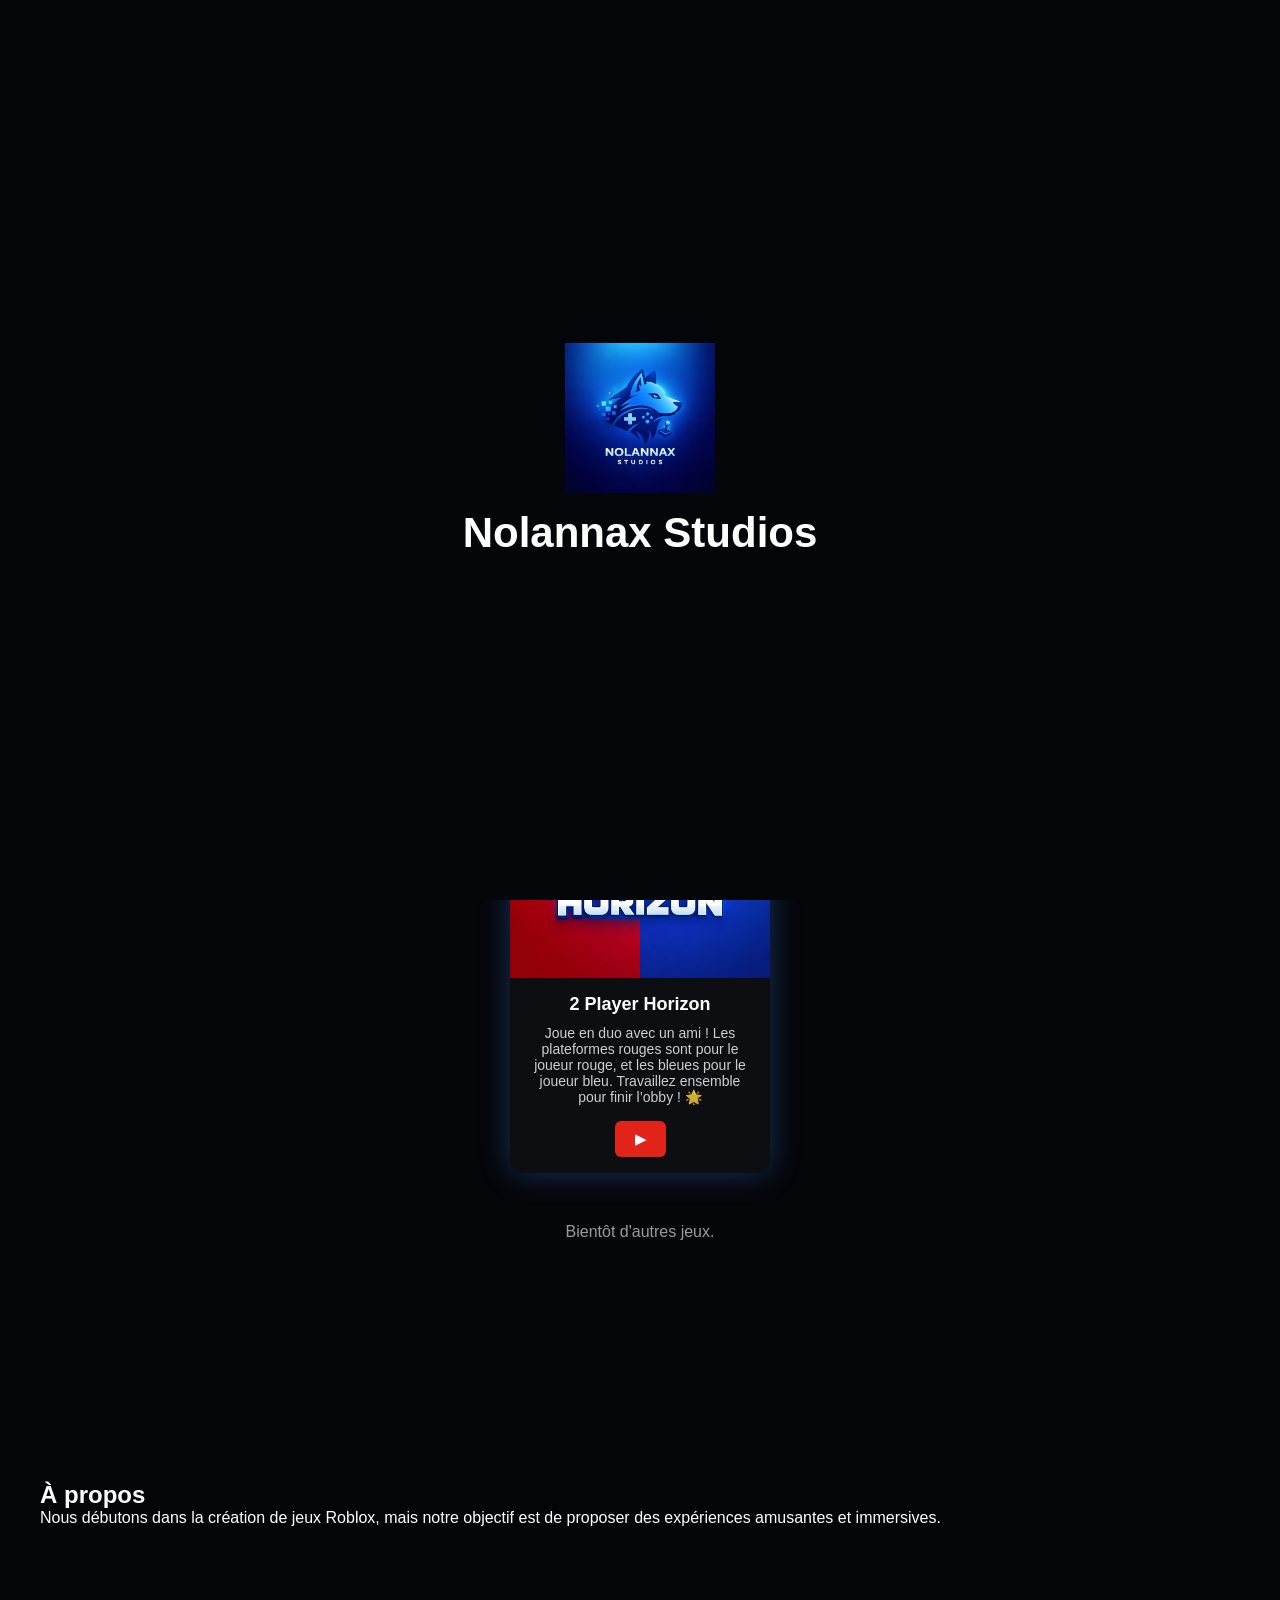
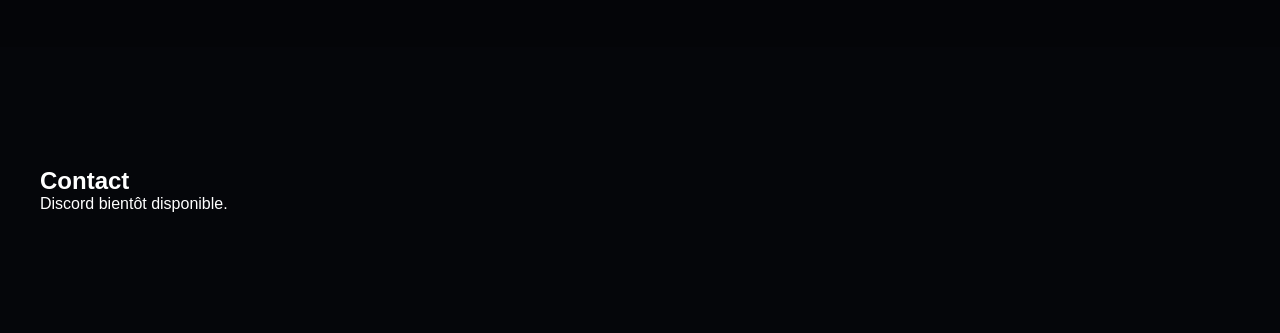
==== index.html @ 24e671a0 "Update index.html" ====
<!DOCTYPE html>
<html lang="fr">
<head>
  <meta charset="UTF-8">
  <meta name="viewport" content="width=device-width, initial-scale=1.0">
  <title>Nolannax Studios</title>
  <link rel="stylesheet" href="style.css">
  <style>
    /* ---------- Intro Animation ---------- */
    #intro {
      position: fixed;
      inset: 0;
      background: #05060a;
      display: flex;
      align-items: center;
      justify-content: center;
      flex-direction: column;
      z-index: 9999;
    }

    #intro img {
      width: 150px;
      opacity: 0;
      animation: logoFade 2s ease forwards;
    }

    #intro h1 {
      color: white;
      margin-top: 16px;
      opacity: 0;
      font-size: 42px;
      animation: textFade 2s ease 1s forwards;
    }

    @keyframes logoFade {
      0% { opacity: 0; transform: scale(0.6); }
      50% { opacity: 1; transform: scale(1.1); }
      100% { opacity: 1; transform: scale(1); }
    }

    @keyframes textFade {
      0% { opacity: 0; transform: translateY(20px); }
      100% { opacity: 1; transform: translateY(0); }
    }

    .intro--hide {
      animation: fadeOut 1s ease forwards;
    }

    @keyframes fadeOut {
      to { opacity: 0; visibility: hidden; }
    }

    /* ---------- Game Cards ---------- */
    .game-card {
      background: rgba(255,255,255,0.03);
      border-radius: 14px;
      overflow: hidden;
      box-shadow: 0 0 30px rgba(59,130,246,0.35);
      transition: transform 0.3s, box-shadow 0.3s;
      position: relative;
      cursor: pointer;
      display: flex;
      flex-direction: column;
      align-items: center;
      max-width: 260px;
    }

    .game-card:hover {
      transform: translateY(-8px);
      box-shadow: 0 0 40px rgba(59,130,246,0.5);
    }

    .game-card img {
      width: 100%;
      height: auto; /* image entière visible */
      display: block;
    }

    .game-card-content {
      padding: 16px;
      text-align: center;
    }

    .game-card h3 {
      margin-bottom: 10px;
      font-size: 18px;
    }

    .game-card p {
      opacity: 0.8;
      margin-bottom: 16px;
      font-size: 14px;
    }

    .badge-new {
      position: absolute;
      top: 10px;
      left: 10px;
      background: #3b82f6;
      color: white;
      font-weight: bold;
      font-size: 12px;
      padding: 4px 8px;
      border-radius: 6px;
      text-transform: uppercase;
      z-index: 10;
    }

    /* ---------- Bouton Roblox ---------- */
    .btn-roblox {
      display: inline-block;
      background: #e2231a;
      color: white;
      font-weight: bold;
      font-family: "Arial", sans-serif;
      font-size: 14px;
      padding: 10px 20px;
      border-radius: 6px;
      text-decoration: none;
      transition: background 0.3s, transform 0.2s;
    }

    .btn-roblox:hover {
      background: #b71c1c;
      transform: translateY(-2px);
    }
  </style>
</head>
<body>

<!-- ---------- Intro Animation ---------- -->
<div id="intro">
  <img src="logo.png" alt="Logo Nolannax Studios">
  <h1>Nolannax Studios</h1>
</div>

<script>
  setTimeout(() => {
    document.getElementById("intro").classList.add("intro--hide");
  }, 3000);
</script>

<!-- ---------- NAVBAR ---------- -->
<nav class="navbar">
  <div class="nav-left">
    <img src="logo.png" class="nav-logo">
    <span>Nolannax Studios</span>
  </div>
  <ul class="nav-links">
    <li><a href="#home">Accueil</a></li>
    <li><a href="#games">Nos jeux</a></li>
    <li><a href="#about">À propos</a></li>
    <li><a href="#contact">Contact</a></li>
  </ul>
</nav>

<!-- ---------- HERO ---------- -->
<section id="home" class="hero">
  <div class="hero-bg"></div>
  <div class="hero-glow"></div>
  <div class="hero-overlay"></div>

  <div class="hero-content">
    <img src="logo.png" class="hero-logo">
    <h1>Nolannax Studios</h1>
    <p class="subtitle">Studio de création de jeux Roblox</p>

    <div class="hero-buttons">
      <a class="btn primary" href="#games">Découvrir nos jeux</a>
    </div>
  </div>
</section>

<!-- ---------- NOS JEUX ---------- -->
<section id="games" class="content">
  <h2>Nos jeux</h2>

  <div style="
    margin-top:50px;
    display:grid;
    grid-template-columns: repeat(auto-fit, minmax(240px, 1fr));
    gap:30px;
    justify-items:center;
  ">

    <!-- JEU 1 -->
    <div class="game-card">

      <div class="badge-new">NEW</div>
      <img src="game1.png" alt="2 Player Horizon">

      <div class="game-card-content">
        <h3>2 Player Horizon</h3>
        <p>Joue en duo avec un ami !
Les plateformes rouges sont pour le joueur rouge, et les bleues pour le joueur bleu.
Travaillez ensemble pour finir l’obby ! 🌟</p>
        <a href=""
           target="_blank"
           class="btn-roblox">
             ▶    
        </a>
      </div>
    </div>

  </div>

  <p style="margin-top:50px; opacity:0.6; text-align:center;">
    Bientôt d'autres jeux.
  </p>
</section>

<!-- ---------- À PROPOS ---------- -->
<section id="about" class="content dark">
  <h2>À propos</h2>
  <p>
    Nous débutons dans la création de jeux Roblox, mais notre objectif est de proposer
    des expériences amusantes et immersives.
  </p>
</section>

<!-- ---------- CONTACT ---------- -->
<section id="contact" class="content">
  <h2>Contact</h2>
  <p>Discord bientôt disponible.</p>
</section>

</body>
</html>
---- style.css ----
* {
  margin: 0;
  padding: 0;
  box-sizing: border-box;
  font-family: Arial, sans-serif;
}

body {
  background: #05060a;
  color: white;
}

/* NAVBAR FIXE */
.navbar {
  position: fixed;
  top: 0;
  width: 100%;
  height: 60px;
  background: rgba(0,0,0,0.85);
  display: flex;
  justify-content: space-between;
  align-items: center;
  padding: 0 30px;
  z-index: 999;
}

.nav-left {
  display: flex;
  align-items: center;
  gap: 10px;
}

.nav-logo {
  width: 28px;
}

.nav-links {
  display: flex;
  list-style: none;
  gap: 25px;
}

.nav-links a {
  text-decoration: none;
  color: white;
  font-weight: bold;
  transition: 0.3s;
}

.nav-links a:hover {
  color: #3b82f6;
}

/* HERO */
.hero {
  position: relative;
  height: 520px;
  overflow: hidden;
  display: flex;
  justify-content: center;
  align-items: center;
  text-align: center;
  scroll-margin-top: 70px; /* décale le scroll pour navbar */
}

/* IMAGE DE FOND */
.hero-bg {
  position: absolute;
  inset: 0;
  background: url("hero-bg.png") center/cover no-repeat;
  filter: brightness(0.65);
  z-index: 1;
}

/* BRILLANCE ANIMÉE */
.hero-glow {
  position: absolute;
  inset: -30%;
  background: radial-gradient(circle, rgba(100,170,255,0.18), rgba(0,0,0,0));
  animation: glowMove 18s ease-in-out infinite;
  z-index: 2;
}

/* OVERLAY */
.hero-overlay {
  position: absolute;
  inset: 0;
  background: linear-gradient(to bottom, rgba(0,0,0,0.6), rgba(0,0,0,0.9));
  z-index: 3;
}

/* CONTENU HERO */
.hero-content {
  position: relative;
  z-index: 4;
  height: 100%;
  display: flex;
  flex-direction: column;
  justify-content: center;
  align-items: center;
  text-align: center;
}

.hero-logo {
  width: 90px;
  margin-bottom: 15px;
  animation: logoFloat 4s ease-in-out infinite;
}

.hero h1 {
  font-size: 48px;
  margin-bottom: 10px;
}

.subtitle {
  opacity: 0.85;
  margin-bottom: 30px;
}

/* BOUTON */
.hero-buttons {
  display: flex;
}

.btn {
  padding: 14px 28px;
  border-radius: 8px;
  font-weight: bold;
  cursor: pointer;
  text-decoration: none;
}

.primary {
  background: #3b82f6;
  color: white;
}

/* SECTIONS */
.content {
  padding: 120px 40px;
}

/* SECTION DARK */
.dark {
  background: rgba(0,0,0,0.2);
}

/* ANIMATIONS */
@keyframes glowMove {
  0% { transform: translate(-20%, -20%); opacity: 0.4; }
  50% { transform: translate(20%, 10%); opacity: 0.7; }
  100% { transform: translate(-20%, -20%); opacity: 0.4; }
}

@keyframes logoFloat {
  0% { transform: translateY(0); }
  50% { transform: translateY(-12px); }
  100% { transform: translateY(0); }
}

/* MOBILE */
@media (max-width: 768px) {
  .hero {
    height: 560px;
  }

  .hero h1 {
    font-size: 34px;
  }

  .hero-buttons {
    flex-direction: column;
  }

  .nav-links {
    gap: 15px;
  }
}
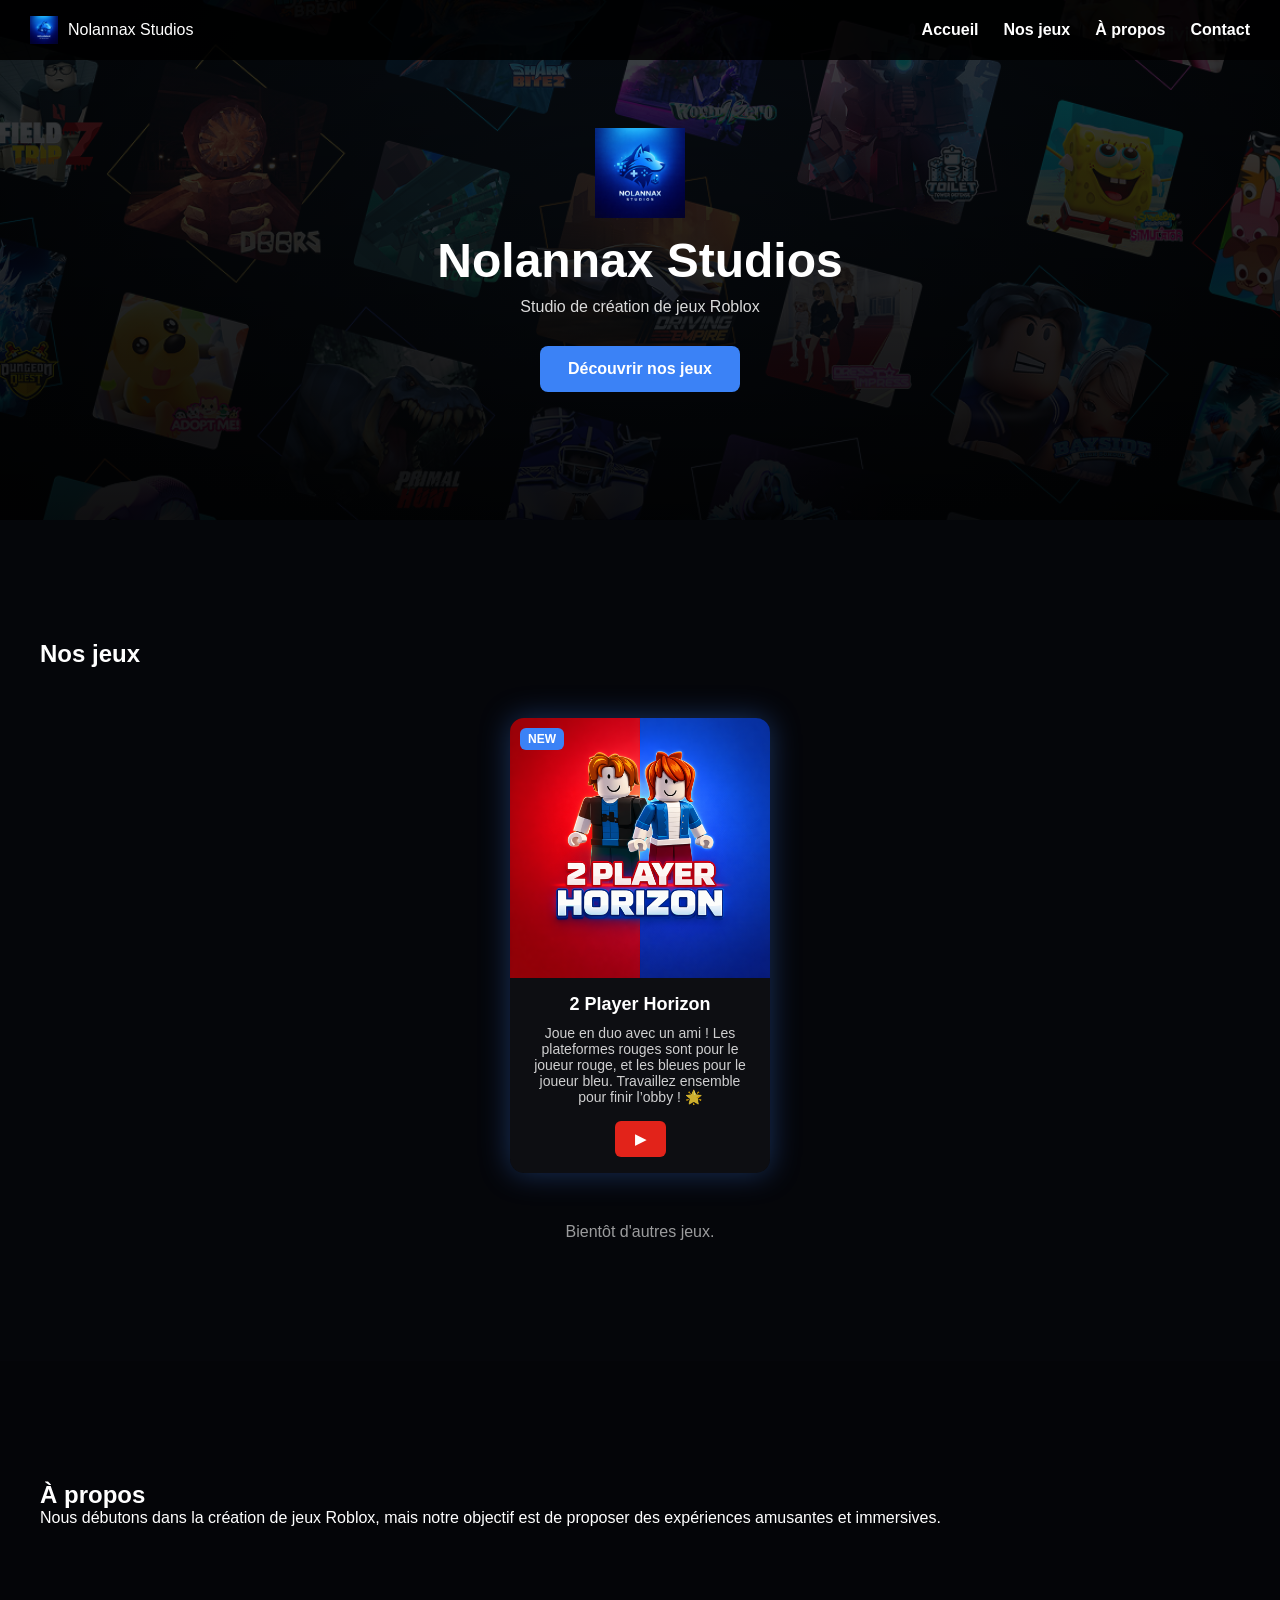
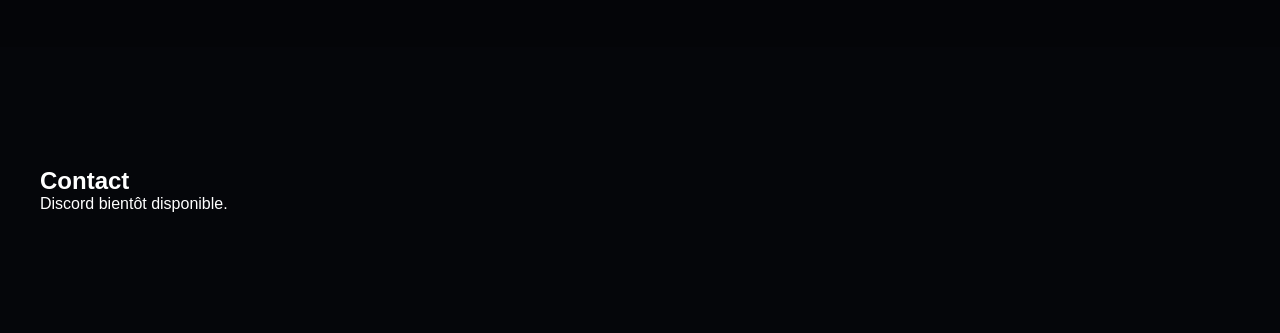
==== commit 38cec22c: "Remove intro animation from index.html Removed the intro animation section from the HTML." ====
--- a/index.html
+++ b/index.html
@@ -6,18 +6,7 @@
   <title>Nolannax Studios</title>
   <link rel="stylesheet" href="style.css">
   <style>
-    /* ---------- Intro Animation ---------- */
-    #intro {
-      position: fixed;
-      inset: 0;
-      background: #05060a;
-      display: flex;
-      align-items: center;
-      justify-content: center;
-      flex-direction: column;
-      z-index: 9999;
-    }
-
+    
     #intro img {
       width: 150px;
       opacity: 0;
@@ -129,18 +118,6 @@
 </head>
 <body>
 
-<!-- ---------- Intro Animation ---------- -->
-<div id="intro">
-  <img src="logo.png" alt="Logo Nolannax Studios">
-  <h1>Nolannax Studios</h1>
-</div>
-
-<script>
-  setTimeout(() => {
-    document.getElementById("intro").classList.add("intro--hide");
-  }, 3000);
-</script>
-
 <!-- ---------- NAVBAR ---------- -->
 <nav class="navbar">
   <div class="nav-left">
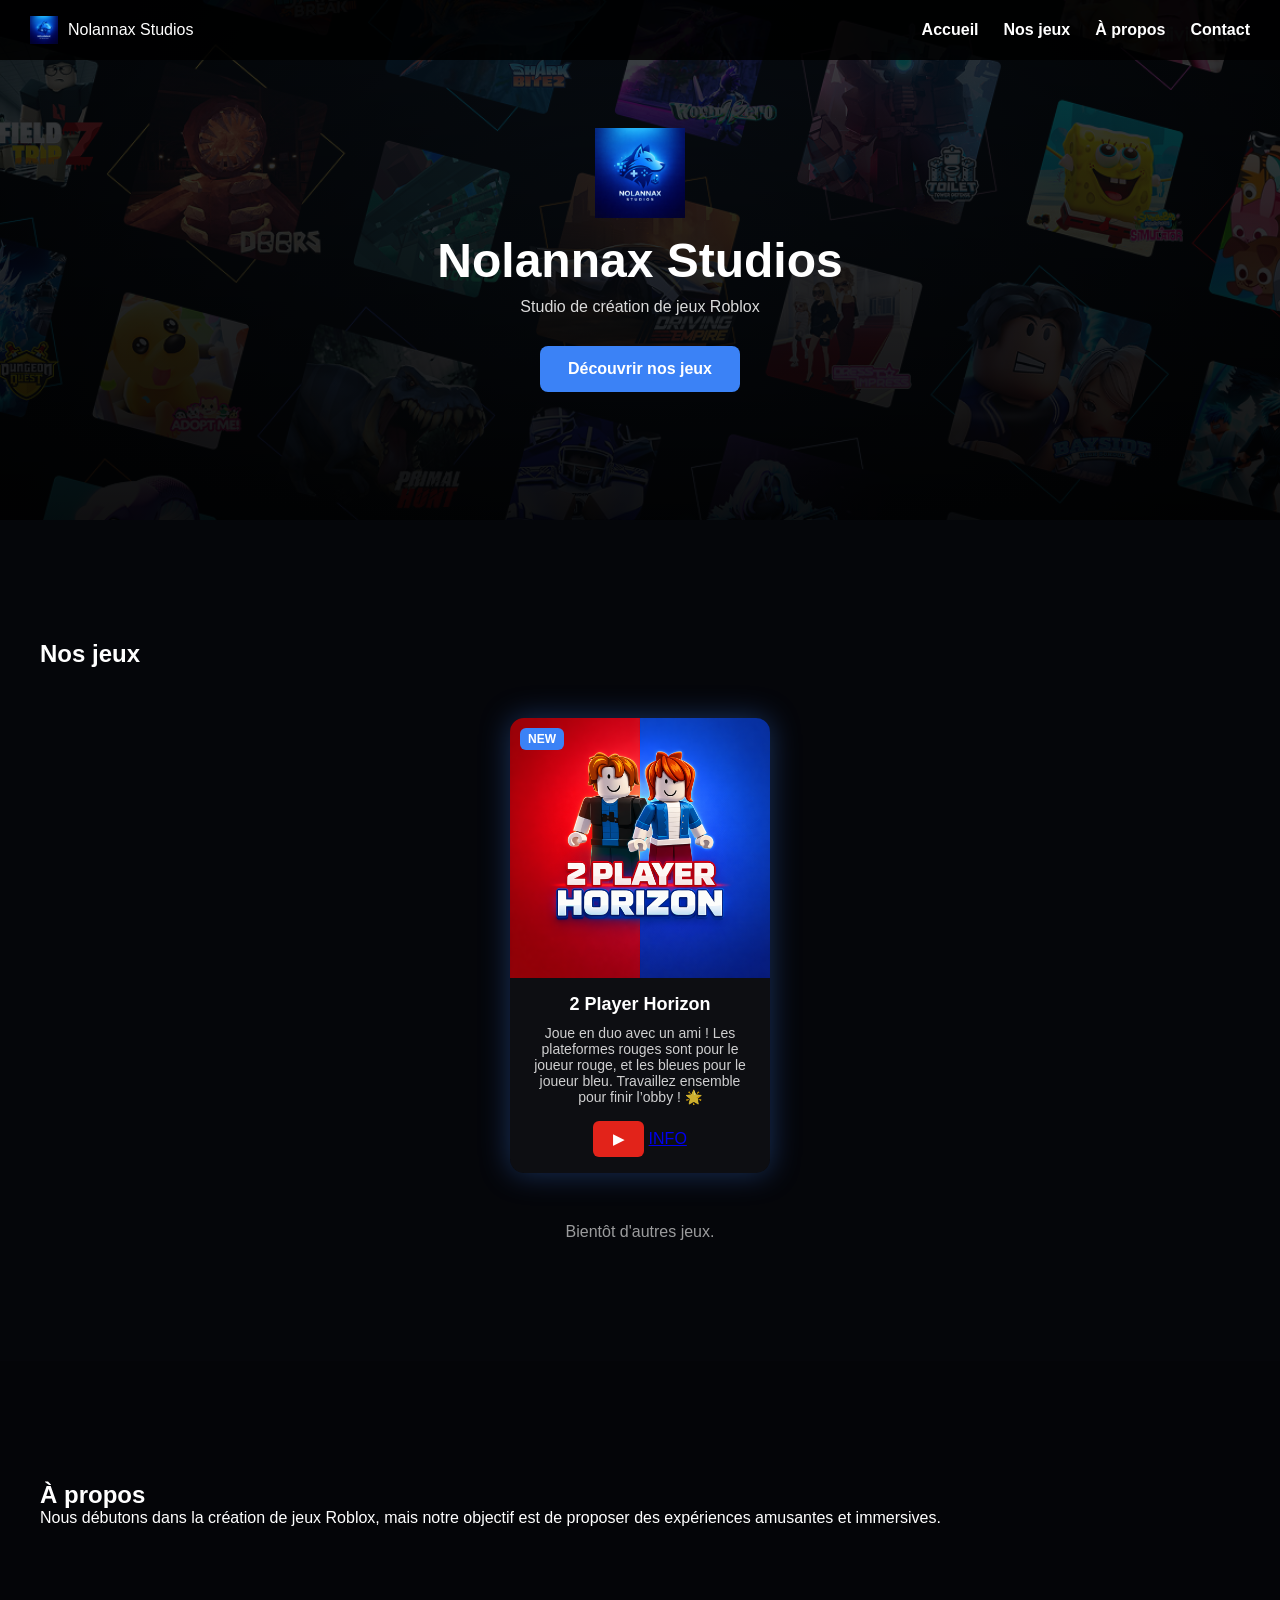
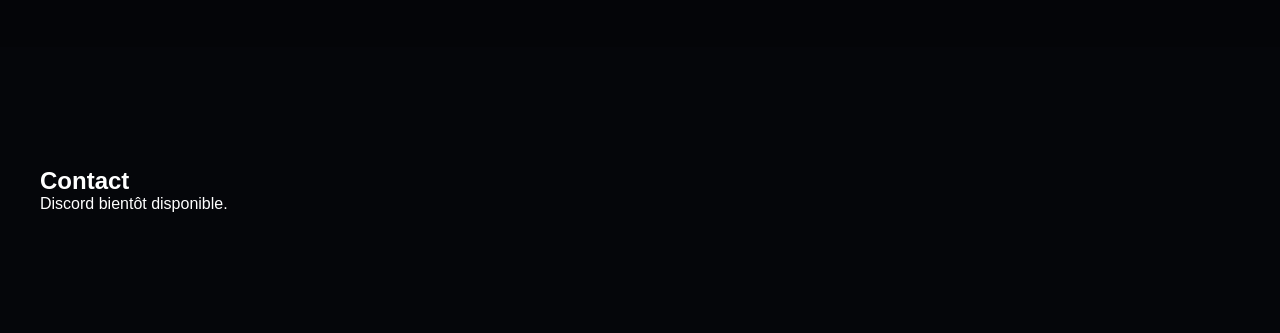
==== commit da0b80ff: "Update index.html" ====
--- a/index.html
+++ b/index.html
@@ -161,24 +161,34 @@
     justify-items:center;
   ">
 
-    <!-- JEU 1 -->
-    <div class="game-card">
-
-      <div class="badge-new">NEW</div>
-      <img src="game1.png" alt="2 Player Horizon">
-
-      <div class="game-card-content">
-        <h3>2 Player Horizon</h3>
-        <p>Joue en duo avec un ami !
+<!-- JEU 1 -->
+<div class="game-card">
+
+  <div class="badge-new">NEW</div>
+  <img src="game1.png" alt="2 Player Horizon">
+
+  <div class="game-card-content">
+    <h3>2 Player Horizon</h3>
+    <p>Joue en duo avec un ami !
 Les plateformes rouges sont pour le joueur rouge, et les bleues pour le joueur bleu.
 Travaillez ensemble pour finir l’obby ! 🌟</p>
-        <a href=""
-           target="_blank"
-           class="btn-roblox">
-             ▶    
-        </a>
-      </div>
-    </div>
+
+    <!-- Bouton Jouer -->
+    <a href="https://www.roblox.com/games/ID_DU_JEU"
+       target="_blank"
+       class="btn-roblox">
+         ▶    
+    </a>
+
+    <!-- Bouton Info -->
+    <a href="https://2playerhorizon.com"
+       target="_blank"
+       class="btn-info">
+         INFO
+    </a>
+
+  </div>
+</div>
 
   </div>
 
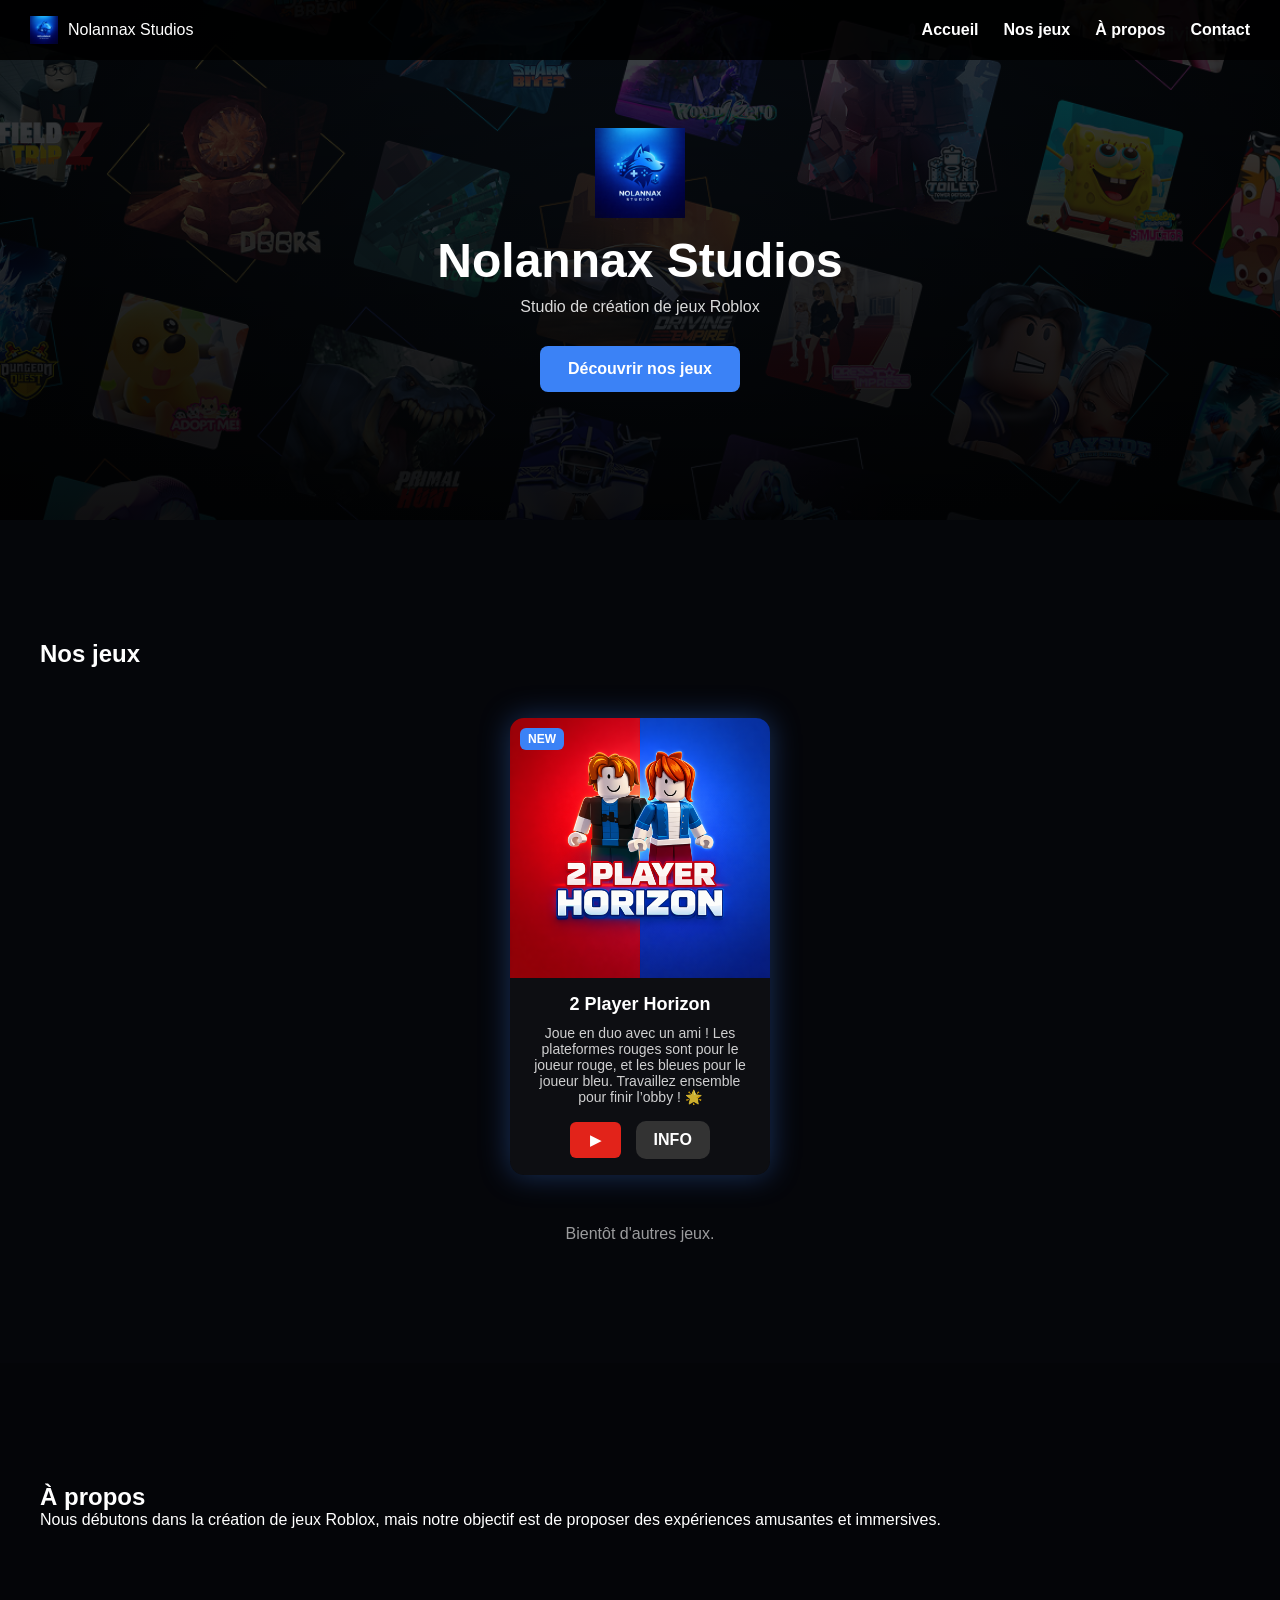
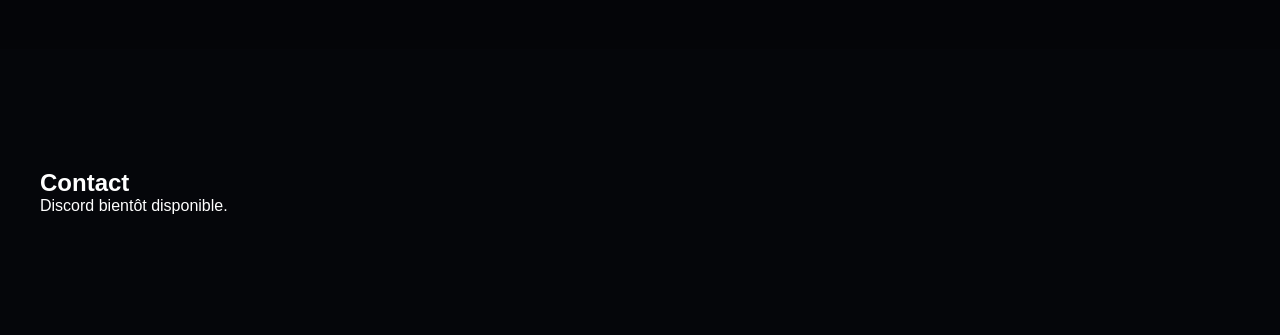
==== commit a28a72b6: "Update index.html" ====
--- a/index.html
+++ b/index.html
@@ -114,6 +114,24 @@
       background: #b71c1c;
       transform: translateY(-2px);
     }
+
+    .btn-info {
+  display: inline-block;
+  padding: 10px 18px;
+  margin-left: 10px;
+  border-radius: 10px;
+  background: #333;
+  color: #fff;
+  font-weight: bold;
+  text-decoration: none;
+  transition: transform 0.2s;
+}
+
+.btn-info:hover {
+  transform: scale(1.05);
+  background: #444;
+}
+
   </style>
 </head>
 <body>
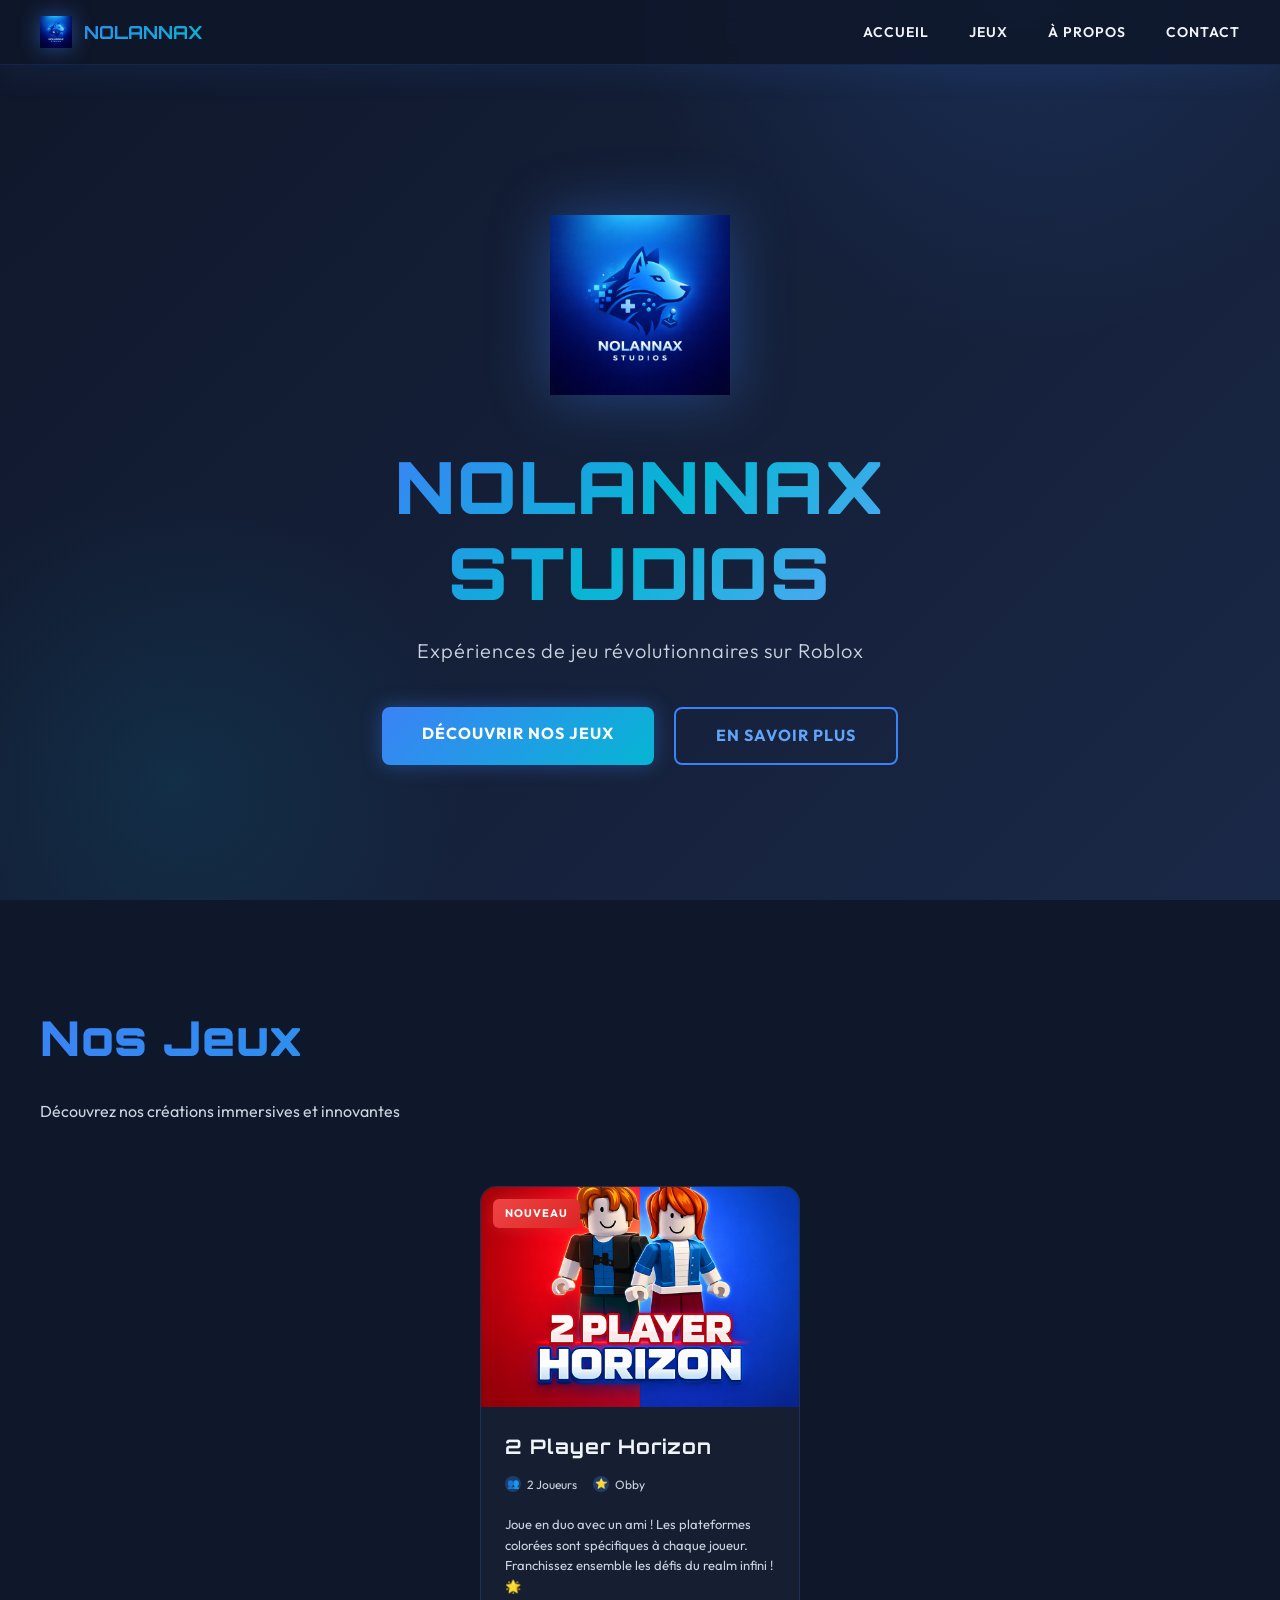
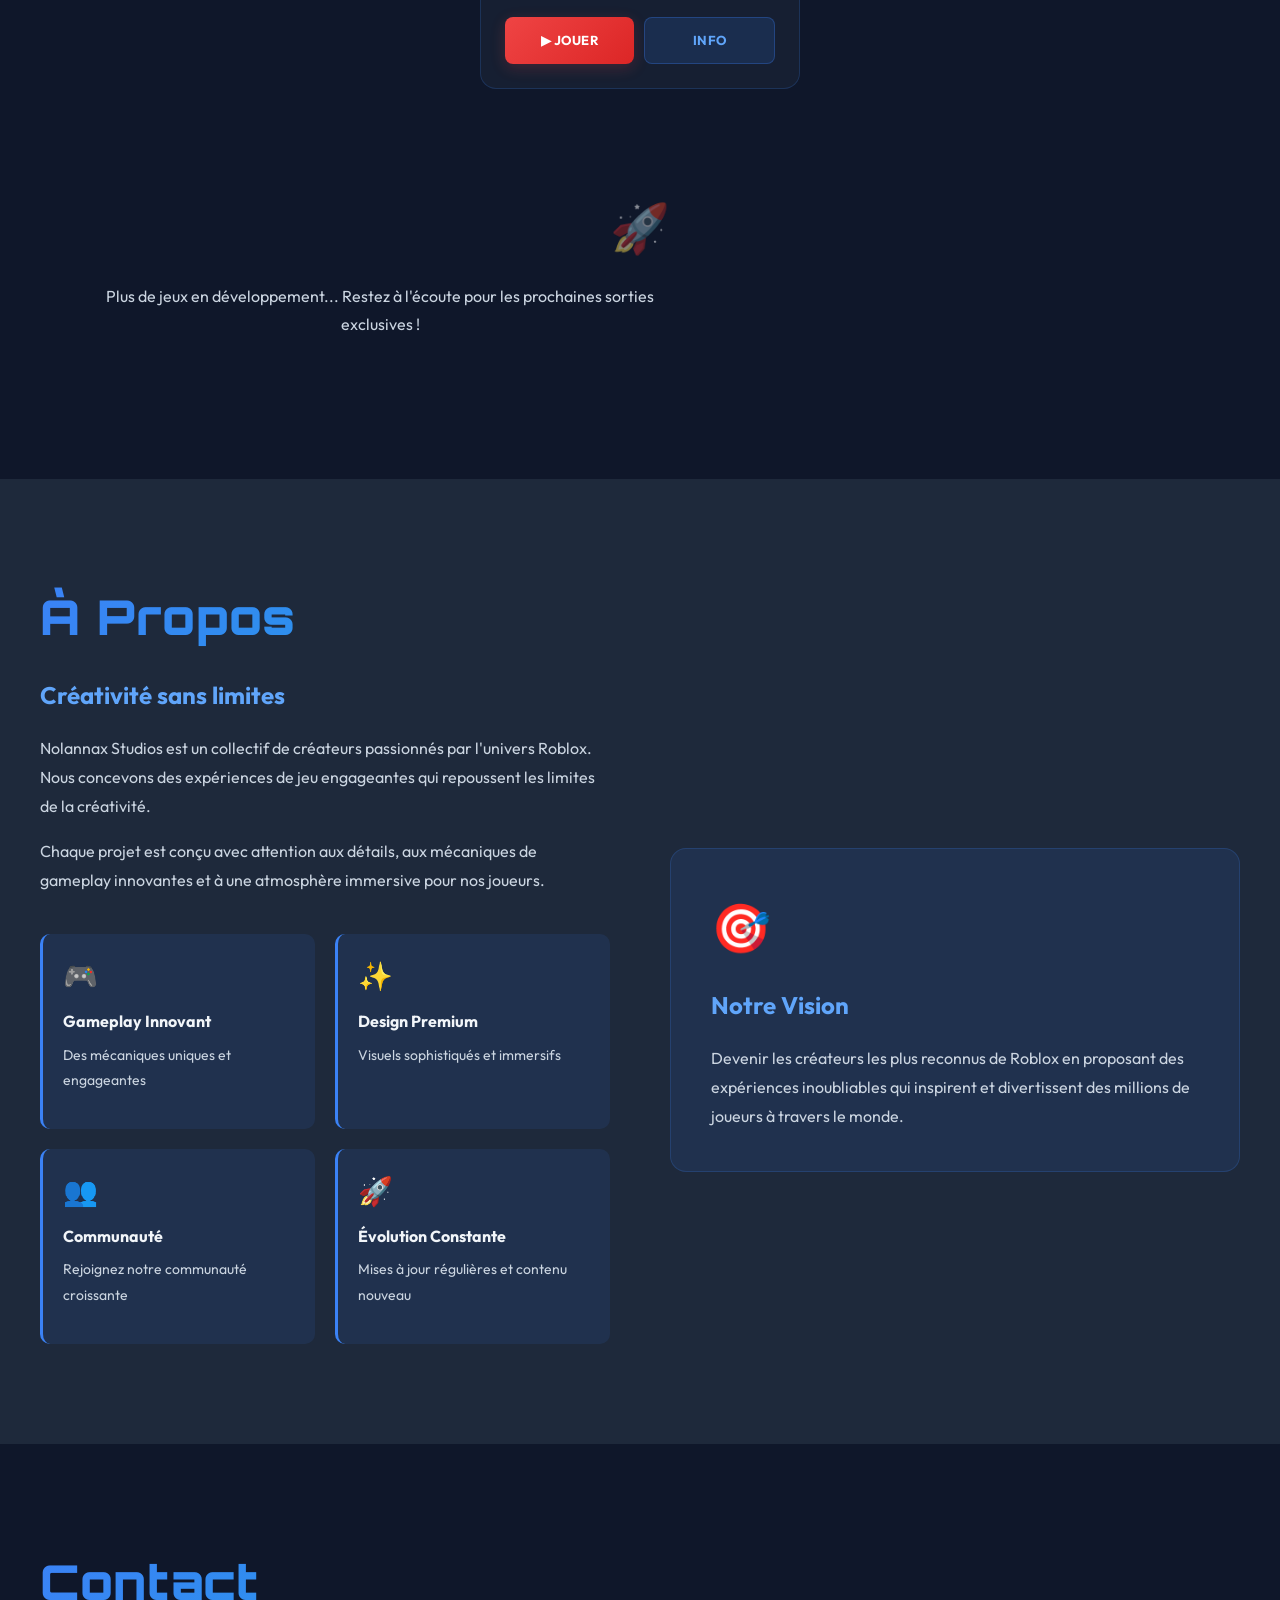
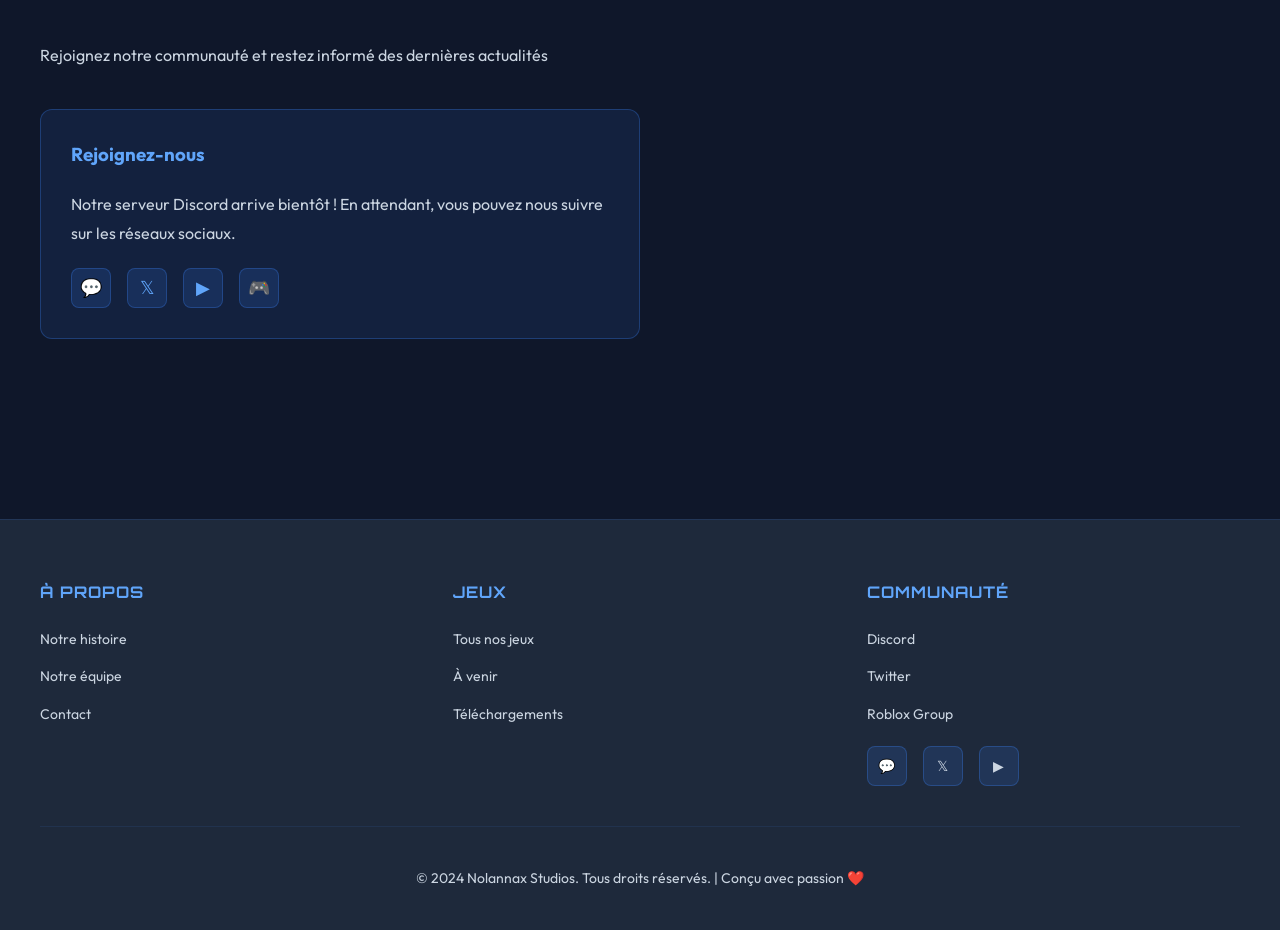
==== commit 3774fb0a: "Update index.html" ====
--- a/index.html
+++ b/index.html
@@ -3,134 +3,673 @@
 <head>
   <meta charset="UTF-8">
   <meta name="viewport" content="width=device-width, initial-scale=1.0">
-  <title>Nolannax Studios</title>
-  <link rel="stylesheet" href="style.css">
+  <title>Nolannax Studios - AAA Gaming Experience</title>
+  <link href="https://fonts.googleapis.com/css2?family=Orbitron:wght@400;700;900&family=Outfit:wght@300;400;600;700&display=swap" rel="stylesheet">
   <style>
-    
-    #intro img {
-      width: 150px;
+    * {
+      margin: 0;
+      padding: 0;
+      box-sizing: border-box;
+    }
+
+    :root {
+      --primary: #0f172a;
+      --secondary: #1e293b;
+      --accent: #3b82f6;
+      --accent-light: #60a5fa;
+      --accent-dark: #1e40af;
+      --neon: #06b6d4;
+      --red: #ef4444;
+      --gold: #fbbf24;
+      --text: #f1f5f9;
+      --text-muted: #cbd5e1;
+    }
+
+    body {
+      font-family: 'Outfit', sans-serif;
+      background: var(--primary);
+      color: var(--text);
+      line-height: 1.6;
+      overflow-x: hidden;
+    }
+
+    /* ---------- NAVBAR ---------- */
+    .navbar {
+      position: fixed;
+      top: 0;
+      width: 100%;
+      padding: 16px 40px;
+      display: flex;
+      justify-content: space-between;
+      align-items: center;
+      backdrop-filter: blur(10px);
+      background: rgba(15, 23, 42, 0.85);
+      border-bottom: 1px solid rgba(59, 130, 246, 0.15);
+      z-index: 1000;
+      box-shadow: 0 8px 32px rgba(59, 130, 246, 0.1);
+    }
+
+    .nav-left {
+      display: flex;
+      align-items: center;
+      gap: 12px;
+      font-family: 'Orbitron', monospace;
+      font-size: 18px;
+      font-weight: 700;
+      background: linear-gradient(135deg, var(--accent) 0%, var(--neon) 100%);
+      -webkit-background-clip: text;
+      -webkit-text-fill-color: transparent;
+      background-clip: text;
+    }
+
+    .nav-logo {
+      width: 32px;
+      height: 32px;
+      filter: drop-shadow(0 0 10px rgba(59, 130, 246, 0.5));
+    }
+
+    .nav-links {
+      display: flex;
+      list-style: none;
+      gap: 40px;
+    }
+
+    .nav-links a {
+      color: var(--text);
+      text-decoration: none;
+      font-weight: 600;
+      font-size: 14px;
+      position: relative;
+      transition: color 0.3s;
+      text-transform: uppercase;
+      letter-spacing: 1px;
+    }
+
+    .nav-links a::after {
+      content: '';
+      position: absolute;
+      bottom: -6px;
+      left: 0;
+      width: 0;
+      height: 2px;
+      background: linear-gradient(90deg, var(--accent), var(--neon));
+      transition: width 0.3s ease;
+    }
+
+    .nav-links a:hover {
+      color: var(--accent-light);
+    }
+
+    .nav-links a:hover::after {
+      width: 100%;
+    }
+
+    @media (max-width: 768px) {
+      .nav-links {
+        gap: 20px;
+      }
+      .navbar {
+        padding: 12px 20px;
+      }
+    }
+
+    /* ---------- HERO SECTION ---------- */
+    .hero {
+      position: relative;
+      min-height: 100vh;
+      display: flex;
+      align-items: center;
+      justify-content: center;
+      overflow: hidden;
+      padding-top: 80px;
+      background: linear-gradient(135deg, var(--primary) 0%, #1a2847 100%);
+    }
+
+    .hero::before {
+      content: '';
+      position: absolute;
+      top: -50%;
+      right: -10%;
+      width: 800px;
+      height: 800px;
+      background: radial-gradient(circle, rgba(59, 130, 246, 0.15) 0%, transparent 70%);
+      border-radius: 50%;
+      animation: float 8s ease-in-out infinite;
+    }
+
+    .hero::after {
+      content: '';
+      position: absolute;
+      bottom: -20%;
+      left: -10%;
+      width: 600px;
+      height: 600px;
+      background: radial-gradient(circle, rgba(6, 182, 212, 0.1) 0%, transparent 70%);
+      border-radius: 50%;
+      animation: float 10s ease-in-out infinite reverse;
+    }
+
+    @keyframes float {
+      0%, 100% { transform: translateY(0px); }
+      50% { transform: translateY(30px); }
+    }
+
+    .hero-content {
+      position: relative;
+      z-index: 10;
+      text-align: center;
+      animation: heroFadeIn 1.2s ease forwards;
+    }
+
+    .hero-logo {
+      width: 180px;
+      height: 180px;
+      margin-bottom: 20px;
+      filter: drop-shadow(0 0 30px rgba(59, 130, 246, 0.4));
+      animation: logoBounce 2s ease-in-out infinite;
+    }
+
+    @keyframes logoBounce {
+      0%, 100% { transform: translateY(0); }
+      50% { transform: translateY(-20px); }
+    }
+
+    .hero h1 {
+      font-family: 'Orbitron', monospace;
+      font-size: 72px;
+      font-weight: 900;
+      margin: 20px 0;
+      background: linear-gradient(135deg, var(--accent) 0%, var(--neon) 50%, var(--accent-light) 100%);
+      -webkit-background-clip: text;
+      -webkit-text-fill-color: transparent;
+      background-clip: text;
+      letter-spacing: 2px;
+      line-height: 1.2;
+    }
+
+    .subtitle {
+      font-size: 20px;
+      color: var(--text-muted);
+      margin-bottom: 40px;
+      font-weight: 300;
+      letter-spacing: 1px;
+    }
+
+    .hero-buttons {
+      display: flex;
+      gap: 20px;
+      justify-content: center;
+      flex-wrap: wrap;
+    }
+
+    .btn {
+      padding: 14px 40px;
+      font-size: 16px;
+      font-weight: 700;
+      border-radius: 8px;
+      text-decoration: none;
+      transition: all 0.3s;
+      cursor: pointer;
+      border: none;
+      text-transform: uppercase;
+      letter-spacing: 1px;
+      position: relative;
+      overflow: hidden;
+    }
+
+    .btn.primary {
+      background: linear-gradient(135deg, var(--accent) 0%, var(--neon) 100%);
+      color: white;
+      box-shadow: 0 0 20px rgba(59, 130, 246, 0.4);
+    }
+
+    .btn.primary:hover {
+      transform: translateY(-4px);
+      box-shadow: 0 0 30px rgba(59, 130, 246, 0.6);
+    }
+
+    .btn.secondary {
+      background: transparent;
+      color: var(--accent-light);
+      border: 2px solid var(--accent);
+    }
+
+    .btn.secondary:hover {
+      background: var(--accent);
+      color: white;
+      transform: translateY(-4px);
+    }
+
+    @keyframes heroFadeIn {
+      from {
+        opacity: 0;
+        transform: translateY(40px);
+      }
+      to {
+        opacity: 1;
+        transform: translateY(0);
+      }
+    }
+
+    /* ---------- GAMES SECTION ---------- */
+    .content {
+      position: relative;
+      padding: 100px 40px;
+      max-width: 1400px;
+      margin: 0 auto;
+    }
+
+    .content.dark {
+      background: var(--secondary);
+    }
+
+    .content h2 {
+      font-family: 'Orbitron', monospace;
+      font-size: 48px;
+      font-weight: 900;
+      margin-bottom: 20px;
+      background: linear-gradient(135deg, var(--accent) 0%, var(--neon) 100%);
+      -webkit-background-clip: text;
+      -webkit-text-fill-color: transparent;
+      background-clip: text;
+      letter-spacing: 1px;
+    }
+
+    .content p {
+      font-size: 16px;
+      color: var(--text-muted);
+      max-width: 600px;
+      line-height: 1.8;
+    }
+
+    .games-grid {
+      margin-top: 60px;
+      display: grid;
+      grid-template-columns: repeat(auto-fit, minmax(290px, 1fr));
+      gap: 40px;
+      justify-items: center;
+    }
+
+    /* ---------- GAME CARDS ---------- */
+    .game-card {
+      position: relative;
+      background: rgba(30, 41, 59, 0.5);
+      border: 1px solid rgba(59, 130, 246, 0.2);
+      border-radius: 16px;
+      overflow: hidden;
+      width: 100%;
+      max-width: 320px;
+      transition: all 0.4s cubic-bezier(0.175, 0.885, 0.32, 1.275);
+      cursor: pointer;
+      display: flex;
+      flex-direction: column;
+      group: card;
+    }
+
+    .game-card::before {
+      content: '';
+      position: absolute;
+      top: 0;
+      left: 0;
+      right: 0;
+      bottom: 0;
+      background: linear-gradient(135deg, rgba(59, 130, 246, 0.1) 0%, transparent 100%);
       opacity: 0;
-      animation: logoFade 2s ease forwards;
-    }
-
-    #intro h1 {
-      color: white;
-      margin-top: 16px;
-      opacity: 0;
-      font-size: 42px;
-      animation: textFade 2s ease 1s forwards;
-    }
-
-    @keyframes logoFade {
-      0% { opacity: 0; transform: scale(0.6); }
-      50% { opacity: 1; transform: scale(1.1); }
-      100% { opacity: 1; transform: scale(1); }
-    }
-
-    @keyframes textFade {
-      0% { opacity: 0; transform: translateY(20px); }
-      100% { opacity: 1; transform: translateY(0); }
-    }
-
-    .intro--hide {
-      animation: fadeOut 1s ease forwards;
-    }
-
-    @keyframes fadeOut {
-      to { opacity: 0; visibility: hidden; }
-    }
-
-    /* ---------- Game Cards ---------- */
-    .game-card {
-      background: rgba(255,255,255,0.03);
-      border-radius: 14px;
+      transition: opacity 0.4s;
+      z-index: 1;
+    }
+
+    .game-card:hover {
+      transform: translateY(-12px) scale(1.02);
+      border-color: rgba(59, 130, 246, 0.5);
+      box-shadow: 0 20px 50px rgba(59, 130, 246, 0.3), 
+                  0 0 40px rgba(6, 182, 212, 0.15);
+      background: rgba(30, 41, 59, 0.8);
+    }
+
+    .game-card:hover::before {
+      opacity: 1;
+    }
+
+    .game-image-container {
+      position: relative;
       overflow: hidden;
-      box-shadow: 0 0 30px rgba(59,130,246,0.35);
-      transition: transform 0.3s, box-shadow 0.3s;
-      position: relative;
-      cursor: pointer;
-      display: flex;
-      flex-direction: column;
-      align-items: center;
-      max-width: 260px;
-    }
-
-    .game-card:hover {
-      transform: translateY(-8px);
-      box-shadow: 0 0 40px rgba(59,130,246,0.5);
+      height: 220px;
+      background: linear-gradient(135deg, rgba(59, 130, 246, 0.1) 0%, transparent 100%);
     }
 
     .game-card img {
       width: 100%;
-      height: auto; /* image entière visible */
-      display: block;
-    }
-
-    .game-card-content {
-      padding: 16px;
-      text-align: center;
-    }
-
-    .game-card h3 {
-      margin-bottom: 10px;
-      font-size: 18px;
-    }
-
-    .game-card p {
-      opacity: 0.8;
-      margin-bottom: 16px;
-      font-size: 14px;
+      height: 100%;
+      object-fit: cover;
+      transition: transform 0.5s ease;
+    }
+
+    .game-card:hover img {
+      transform: scale(1.1);
     }
 
     .badge-new {
       position: absolute;
-      top: 10px;
-      left: 10px;
-      background: #3b82f6;
+      top: 12px;
+      left: 12px;
+      background: linear-gradient(135deg, var(--red) 0%, #dc2626 100%);
       color: white;
-      font-weight: bold;
-      font-size: 12px;
-      padding: 4px 8px;
+      font-weight: 700;
+      font-size: 11px;
+      padding: 6px 12px;
       border-radius: 6px;
       text-transform: uppercase;
       z-index: 10;
-    }
-
-    /* ---------- Bouton Roblox ---------- */
+      letter-spacing: 1px;
+      box-shadow: 0 0 15px rgba(239, 68, 68, 0.4);
+    }
+
+    .badge-featured {
+      position: absolute;
+      top: 12px;
+      right: 12px;
+      background: linear-gradient(135deg, var(--gold) 0%, #f59e0b 100%);
+      color: var(--primary);
+      font-weight: 700;
+      font-size: 11px;
+      padding: 6px 12px;
+      border-radius: 6px;
+      text-transform: uppercase;
+      z-index: 10;
+      letter-spacing: 1px;
+    }
+
+    .game-card-content {
+      padding: 24px;
+      flex-grow: 1;
+      display: flex;
+      flex-direction: column;
+      position: relative;
+      z-index: 2;
+    }
+
+    .game-card h3 {
+      font-family: 'Orbitron', monospace;
+      font-size: 20px;
+      font-weight: 700;
+      margin-bottom: 12px;
+      color: var(--text);
+      letter-spacing: 1px;
+    }
+
+    .game-card p {
+      font-size: 13px;
+      color: var(--text-muted);
+      margin-bottom: 20px;
+      flex-grow: 1;
+      line-height: 1.6;
+    }
+
+    .game-stats {
+      display: flex;
+      gap: 16px;
+      margin-bottom: 20px;
+      font-size: 12px;
+      color: var(--text-muted);
+    }
+
+    .stat {
+      display: flex;
+      align-items: center;
+      gap: 6px;
+    }
+
+    .stat-icon {
+      width: 16px;
+      height: 16px;
+      background: rgba(59, 130, 246, 0.3);
+      border-radius: 50%;
+      display: flex;
+      align-items: center;
+      justify-content: center;
+      font-size: 10px;
+      color: var(--accent);
+    }
+
+    .card-buttons {
+      display: flex;
+      gap: 10px;
+      margin-top: auto;
+    }
+
     .btn-roblox {
-      display: inline-block;
-      background: #e2231a;
+      flex: 1;
+      display: flex;
+      align-items: center;
+      justify-content: center;
+      background: linear-gradient(135deg, var(--red) 0%, #dc2626 100%);
       color: white;
-      font-weight: bold;
-      font-family: "Arial", sans-serif;
+      font-weight: 700;
+      padding: 12px 16px;
+      border-radius: 8px;
+      text-decoration: none;
+      transition: all 0.3s;
+      font-size: 13px;
+      border: none;
+      cursor: pointer;
+      text-transform: uppercase;
+      letter-spacing: 0.5px;
+      box-shadow: 0 4px 15px rgba(239, 68, 68, 0.2);
+    }
+
+    .btn-roblox:hover {
+      transform: translateY(-2px);
+      box-shadow: 0 6px 20px rgba(239, 68, 68, 0.4);
+    }
+
+    .btn-info {
+      flex: 1;
+      display: flex;
+      align-items: center;
+      justify-content: center;
+      background: rgba(59, 130, 246, 0.15);
+      color: var(--accent-light);
+      font-weight: 700;
+      padding: 12px 16px;
+      border-radius: 8px;
+      text-decoration: none;
+      transition: all 0.3s;
+      font-size: 13px;
+      border: 1px solid rgba(59, 130, 246, 0.3);
+      cursor: pointer;
+      text-transform: uppercase;
+      letter-spacing: 0.5px;
+    }
+
+    .btn-info:hover {
+      background: rgba(59, 130, 246, 0.25);
+      border-color: rgba(59, 130, 246, 0.6);
+      transform: translateY(-2px);
+    }
+
+    .empty-state {
+      text-align: center;
+      margin-top: 60px;
+      padding: 40px;
+      color: var(--text-muted);
+      font-size: 16px;
+    }
+
+    .empty-state-icon {
+      font-size: 48px;
+      margin-bottom: 16px;
+      opacity: 0.5;
+    }
+
+    /* ---------- ABOUT SECTION ---------- */
+    .about-content {
+      display: grid;
+      grid-template-columns: 1fr 1fr;
+      gap: 60px;
+      align-items: center;
+    }
+
+    .about-text h3 {
+      font-size: 24px;
+      margin-bottom: 20px;
+      color: var(--accent-light);
+    }
+
+    .about-text p {
+      margin-bottom: 16px;
+    }
+
+    .about-features {
+      display: grid;
+      grid-template-columns: 1fr 1fr;
+      gap: 20px;
+      margin-top: 40px;
+    }
+
+    .feature {
+      background: rgba(59, 130, 246, 0.1);
+      padding: 20px;
+      border-radius: 10px;
+      border-left: 3px solid var(--accent);
+    }
+
+    .feature-icon {
+      font-size: 28px;
+      margin-bottom: 10px;
+    }
+
+    .feature h4 {
+      font-size: 16px;
+      margin-bottom: 8px;
+      font-weight: 700;
+    }
+
+    .feature p {
       font-size: 14px;
-      padding: 10px 20px;
-      border-radius: 6px;
+      color: var(--text-muted);
+    }
+
+    @media (max-width: 768px) {
+      .about-content {
+        grid-template-columns: 1fr;
+        gap: 40px;
+      }
+
+      .hero h1 {
+        font-size: 48px;
+      }
+
+      .content h2 {
+        font-size: 36px;
+      }
+
+      .content {
+        padding: 60px 20px;
+      }
+    }
+
+    /* ---------- FOOTER ---------- */
+    footer {
+      background: var(--secondary);
+      border-top: 1px solid rgba(59, 130, 246, 0.15);
+      padding: 60px 40px 40px;
+      margin-top: 80px;
+    }
+
+    .footer-content {
+      max-width: 1400px;
+      margin: 0 auto;
+      display: grid;
+      grid-template-columns: repeat(auto-fit, minmax(250px, 1fr));
+      gap: 40px;
+      margin-bottom: 40px;
+    }
+
+    .footer-section h4 {
+      font-family: 'Orbitron', monospace;
+      font-size: 16px;
+      margin-bottom: 20px;
+      color: var(--accent-light);
+      text-transform: uppercase;
+      letter-spacing: 1px;
+    }
+
+    .footer-section ul {
+      list-style: none;
+    }
+
+    .footer-section ul li {
+      margin-bottom: 12px;
+    }
+
+    .footer-section a {
+      color: var(--text-muted);
       text-decoration: none;
-      transition: background 0.3s, transform 0.2s;
-    }
-
-    .btn-roblox:hover {
-      background: #b71c1c;
-      transform: translateY(-2px);
-    }
-
-    .btn-info {
-  display: inline-block;
-  padding: 10px 18px;
-  margin-left: 10px;
-  border-radius: 10px;
-  background: #333;
-  color: #fff;
-  font-weight: bold;
-  text-decoration: none;
-  transition: transform 0.2s;
-}
-
-.btn-info:hover {
-  transform: scale(1.05);
-  background: #444;
-}
+      transition: color 0.3s;
+      font-size: 14px;
+    }
+
+    .footer-section a:hover {
+      color: var(--accent-light);
+    }
+
+    .social-links {
+      display: flex;
+      gap: 16px;
+      margin-top: 20px;
+    }
+
+    .social-link {
+      width: 40px;
+      height: 40px;
+      background: rgba(59, 130, 246, 0.15);
+      border: 1px solid rgba(59, 130, 246, 0.3);
+      border-radius: 8px;
+      display: flex;
+      align-items: center;
+      justify-content: center;
+      color: var(--accent-light);
+      text-decoration: none;
+      transition: all 0.3s;
+      font-size: 18px;
+    }
+
+    .social-link:hover {
+      background: var(--accent);
+      color: white;
+      border-color: var(--accent);
+      transform: translateY(-4px);
+    }
+
+    .footer-bottom {
+      text-align: center;
+      padding-top: 40px;
+      border-top: 1px solid rgba(59, 130, 246, 0.1);
+      color: var(--text-muted);
+      font-size: 14px;
+    }
+
+    .footer-bottom p {
+      margin: 0;
+    }
+
+    /* ---------- SCROLL ANIMATIONS ---------- */
+    .fade-in {
+      opacity: 0;
+      animation: fadeInUp 0.8s ease forwards;
+    }
+
+    @keyframes fadeInUp {
+      from {
+        opacity: 0;
+        transform: translateY(30px);
+      }
+      to {
+        opacity: 1;
+        transform: translateY(0);
+      }
+    }
 
   </style>
 </head>
@@ -139,96 +678,215 @@
 <!-- ---------- NAVBAR ---------- -->
 <nav class="navbar">
   <div class="nav-left">
-    <img src="logo.png" class="nav-logo">
-    <span>Nolannax Studios</span>
+    <img src="logo.png" class="nav-logo" alt="Logo">
+    <span>NOLANNAX</span>
   </div>
   <ul class="nav-links">
     <li><a href="#home">Accueil</a></li>
-    <li><a href="#games">Nos jeux</a></li>
+    <li><a href="#games">Jeux</a></li>
     <li><a href="#about">À propos</a></li>
     <li><a href="#contact">Contact</a></li>
   </ul>
 </nav>
 
-<!-- ---------- HERO ---------- -->
+<!-- ---------- HERO SECTION ---------- -->
 <section id="home" class="hero">
-  <div class="hero-bg"></div>
-  <div class="hero-glow"></div>
-  <div class="hero-overlay"></div>
-
   <div class="hero-content">
-    <img src="logo.png" class="hero-logo">
-    <h1>Nolannax Studios</h1>
-    <p class="subtitle">Studio de création de jeux Roblox</p>
-
+    <img src="logo.png" class="hero-logo" alt="Nolannax Studios Logo">
+    <h1>NOLANNAX<br>STUDIOS</h1>
+    <p class="subtitle">Expériences de jeu révolutionnaires sur Roblox</p>
     <div class="hero-buttons">
       <a class="btn primary" href="#games">Découvrir nos jeux</a>
+      <a class="btn secondary" href="#about">En savoir plus</a>
     </div>
   </div>
 </section>
 
-<!-- ---------- NOS JEUX ---------- -->
+<!-- ---------- GAMES SECTION ---------- -->
 <section id="games" class="content">
-  <h2>Nos jeux</h2>
-
-  <div style="
-    margin-top:50px;
-    display:grid;
-    grid-template-columns: repeat(auto-fit, minmax(240px, 1fr));
-    gap:30px;
-    justify-items:center;
-  ">
-
-<!-- JEU 1 -->
-<div class="game-card">
-
-  <div class="badge-new">NEW</div>
-  <img src="game1.png" alt="2 Player Horizon">
-
-  <div class="game-card-content">
-    <h3>2 Player Horizon</h3>
-    <p>Joue en duo avec un ami !
-Les plateformes rouges sont pour le joueur rouge, et les bleues pour le joueur bleu.
-Travaillez ensemble pour finir l’obby ! 🌟</p>
-
-    <!-- Bouton Jouer -->
-    <a href="https://www.roblox.com/games/ID_DU_JEU"
-       target="_blank"
-       class="btn-roblox">
-         ▶    
-    </a>
-
-    <!-- Bouton Info -->
-    <a href="https://2playerhorizon.com"
-       target="_blank"
-       class="btn-info">
-         INFO
-    </a>
+  <h2>Nos Jeux</h2>
+  <p>Découvrez nos créations immersives et innovantes</p>
+
+  <div class="games-grid">
+    <!-- GAME 1 -->
+    <div class="game-card">
+      <div class="badge-new">Nouveau</div>
+      <div class="game-image-container">
+        <img src="game1.png" alt="2 Player Horizon">
+      </div>
+      <div class="game-card-content">
+        <h3>2 Player Horizon</h3>
+        <div class="game-stats">
+          <div class="stat">
+            <span class="stat-icon">👥</span>
+            <span>2 Joueurs</span>
+          </div>
+          <div class="stat">
+            <span class="stat-icon">⭐</span>
+            <span>Obby</span>
+          </div>
+        </div>
+        <p>Joue en duo avec un ami ! Les plateformes colorées sont spécifiques à chaque joueur. Franchissez ensemble les défis du realm infini ! 🌟</p>
+        <div class="card-buttons">
+          <a href="https://www.roblox.com/games/ID_DU_JEU" target="_blank" class="btn-roblox">▶ Jouer</a>
+          <a href="#game-details" class="btn-info">Info</a>
+        </div>
+      </div>
+    </div>
 
   </div>
-</div>
-
+
+  <div class="empty-state">
+    <div class="empty-state-icon">🚀</div>
+    <p>Plus de jeux en développement... Restez à l'écoute pour les prochaines sorties exclusives !</p>
   </div>
-
-  <p style="margin-top:50px; opacity:0.6; text-align:center;">
-    Bientôt d'autres jeux.
-  </p>
 </section>
 
-<!-- ---------- À PROPOS ---------- -->
+<!-- ---------- ABOUT SECTION ---------- -->
 <section id="about" class="content dark">
-  <h2>À propos</h2>
-  <p>
-    Nous débutons dans la création de jeux Roblox, mais notre objectif est de proposer
-    des expériences amusantes et immersives.
-  </p>
+  <h2>À Propos</h2>
+  
+  <div class="about-content">
+    <div class="about-text">
+      <h3>Créativité sans limites</h3>
+      <p>
+        Nolannax Studios est un collectif de créateurs passionnés par l'univers Roblox. 
+        Nous concevons des expériences de jeu engageantes qui repoussent les limites de la créativité.
+      </p>
+      <p>
+        Chaque projet est conçu avec attention aux détails, aux mécaniques de gameplay innovantes 
+        et à une atmosphère immersive pour nos joueurs.
+      </p>
+      
+      <div class="about-features">
+        <div class="feature">
+          <div class="feature-icon">🎮</div>
+          <h4>Gameplay Innovant</h4>
+          <p>Des mécaniques uniques et engageantes</p>
+        </div>
+        <div class="feature">
+          <div class="feature-icon">✨</div>
+          <h4>Design Premium</h4>
+          <p>Visuels sophistiqués et immersifs</p>
+        </div>
+        <div class="feature">
+          <div class="feature-icon">👥</div>
+          <h4>Communauté</h4>
+          <p>Rejoignez notre communauté croissante</p>
+        </div>
+        <div class="feature">
+          <div class="feature-icon">🚀</div>
+          <h4>Évolution Constante</h4>
+          <p>Mises à jour régulières et contenu nouveau</p>
+        </div>
+      </div>
+    </div>
+
+    <div style="background: rgba(59, 130, 246, 0.1); border-radius: 16px; padding: 40px; border: 1px solid rgba(59, 130, 246, 0.2);">
+      <div style="font-size: 48px; margin-bottom: 20px;">🎯</div>
+      <h3 style="font-size: 24px; margin-bottom: 20px; color: var(--accent-light);">Notre Vision</h3>
+      <p style="color: var(--text-muted); line-height: 1.8;">
+        Devenir les créateurs les plus reconnus de Roblox en proposant des expériences inoubliables 
+        qui inspirent et divertissent des millions de joueurs à travers le monde.
+      </p>
+    </div>
+  </div>
 </section>
 
-<!-- ---------- CONTACT ---------- -->
+<!-- ---------- CONTACT SECTION ---------- -->
 <section id="contact" class="content">
   <h2>Contact</h2>
-  <p>Discord bientôt disponible.</p>
+  <p>Rejoignez notre communauté et restez informé des dernières actualités</p>
+  
+  <div style="margin-top: 40px; max-width: 600px;">
+    <div style="background: rgba(59, 130, 246, 0.1); border: 1px solid rgba(59, 130, 246, 0.3); padding: 30px; border-radius: 12px;">
+      <h3 style="margin-bottom: 20px; color: var(--accent-light);">Rejoignez-nous</h3>
+      <p style="margin-bottom: 20px; color: var(--text-muted);">
+        Notre serveur Discord arrive bientôt ! En attendant, vous pouvez nous suivre sur les réseaux sociaux.
+      </p>
+      <div class="social-links">
+        <a href="#" class="social-link" title="Discord">💬</a>
+        <a href="#" class="social-link" title="Twitter">𝕏</a>
+        <a href="#" class="social-link" title="YouTube">▶</a>
+        <a href="#" class="social-link" title="Roblox">🎮</a>
+      </div>
+    </div>
+  </div>
 </section>
+
+<!-- ---------- FOOTER ---------- -->
+<footer>
+  <div class="footer-content">
+    <div class="footer-section">
+      <h4>À Propos</h4>
+      <ul>
+        <li><a href="#about">Notre histoire</a></li>
+        <li><a href="#about">Notre équipe</a></li>
+        <li><a href="#contact">Contact</a></li>
+      </ul>
+    </div>
+    
+    <div class="footer-section">
+      <h4>Jeux</h4>
+      <ul>
+        <li><a href="#games">Tous nos jeux</a></li>
+        <li><a href="#games">À venir</a></li>
+        <li><a href="#">Téléchargements</a></li>
+      </ul>
+    </div>
+    
+    <div class="footer-section">
+      <h4>Communauté</h4>
+      <ul>
+        <li><a href="#">Discord</a></li>
+        <li><a href="#">Twitter</a></li>
+        <li><a href="#">Roblox Group</a></li>
+      </ul>
+      <div class="social-links">
+        <a href="#" class="social-link">💬</a>
+        <a href="#" class="social-link">𝕏</a>
+        <a href="#" class="social-link">▶</a>
+      </div>
+    </div>
+  </div>
+  
+  <div class="footer-bottom">
+    <p>&copy; 2024 Nolannax Studios. Tous droits réservés. | Conçu avec passion ❤️</p>
+  </div>
+</footer>
+
+<script>
+  // Smooth scroll for anchor links
+  document.querySelectorAll('a[href^="#"]').forEach(anchor => {
+    anchor.addEventListener('click', function (e) {
+      e.preventDefault();
+      const target = document.querySelector(this.getAttribute('href'));
+      if (target) {
+        target.scrollIntoView({ behavior: 'smooth', block: 'start' });
+      }
+    });
+  });
+
+  // Intersection Observer for fade-in animations
+  const observerOptions = {
+    threshold: 0.1,
+    rootMargin: '0px 0px -50px 0px'
+  };
+
+  const observer = new IntersectionObserver(function(entries) {
+    entries.forEach(entry => {
+      if (entry.isIntersecting) {
+        entry.target.classList.add('fade-in');
+        observer.unobserve(entry.target);
+      }
+    });
+  }, observerOptions);
+
+  document.querySelectorAll('.game-card, .feature, .about-text').forEach(el => {
+    el.classList.add('fade-in');
+    observer.observe(el);
+  });
+</script>
 
 </body>
 </html>
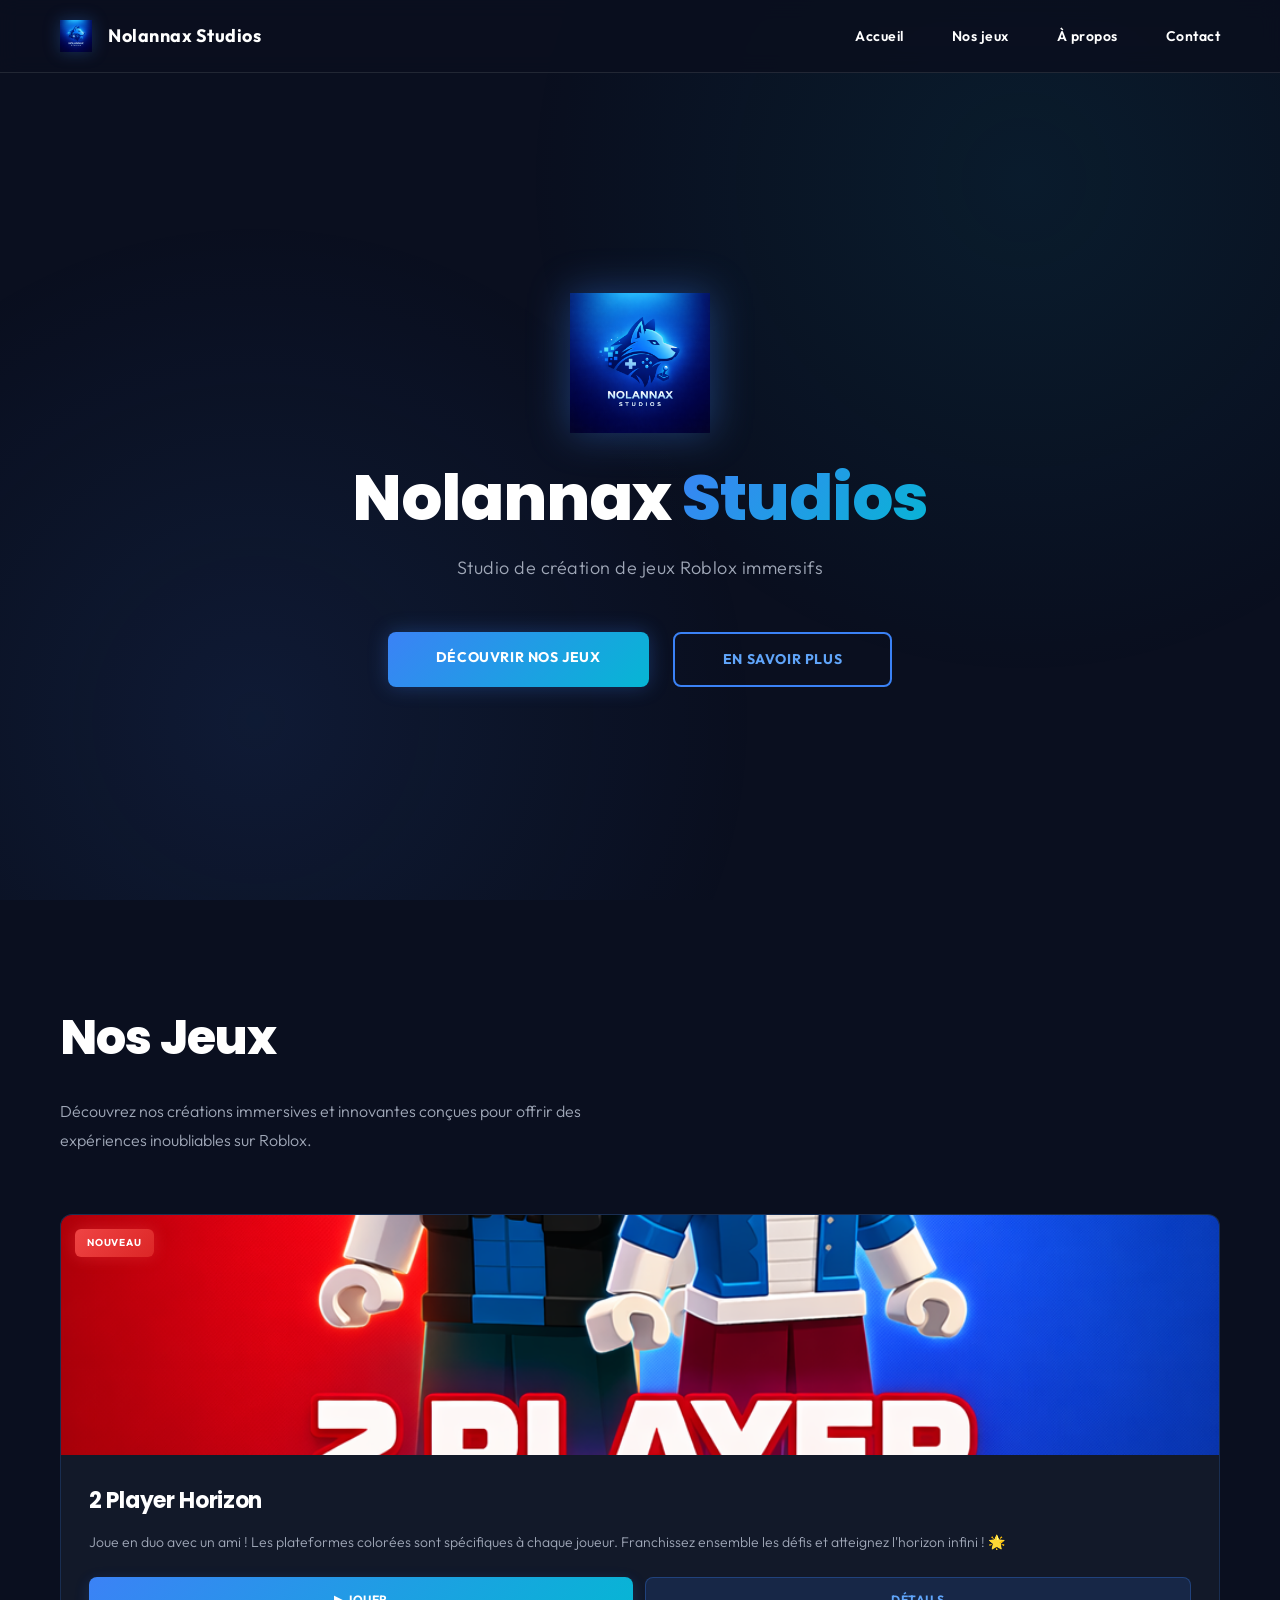
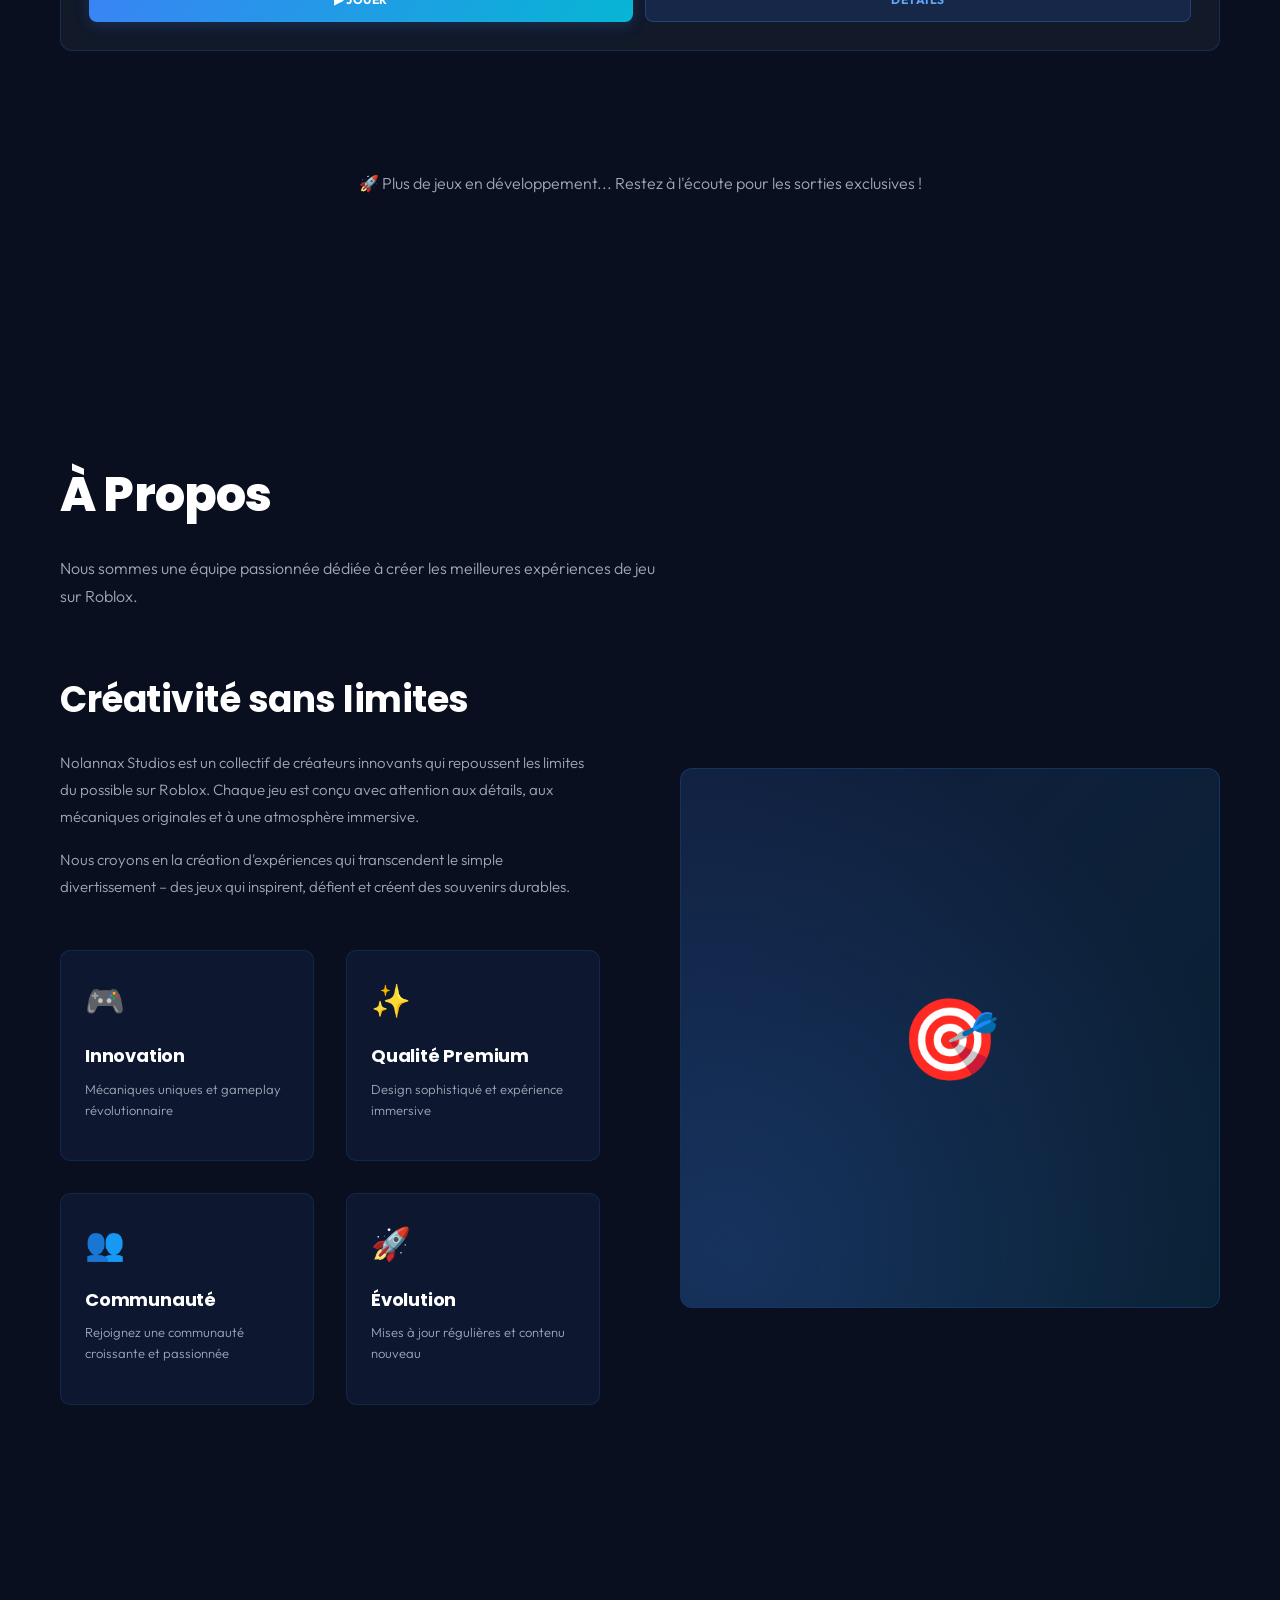
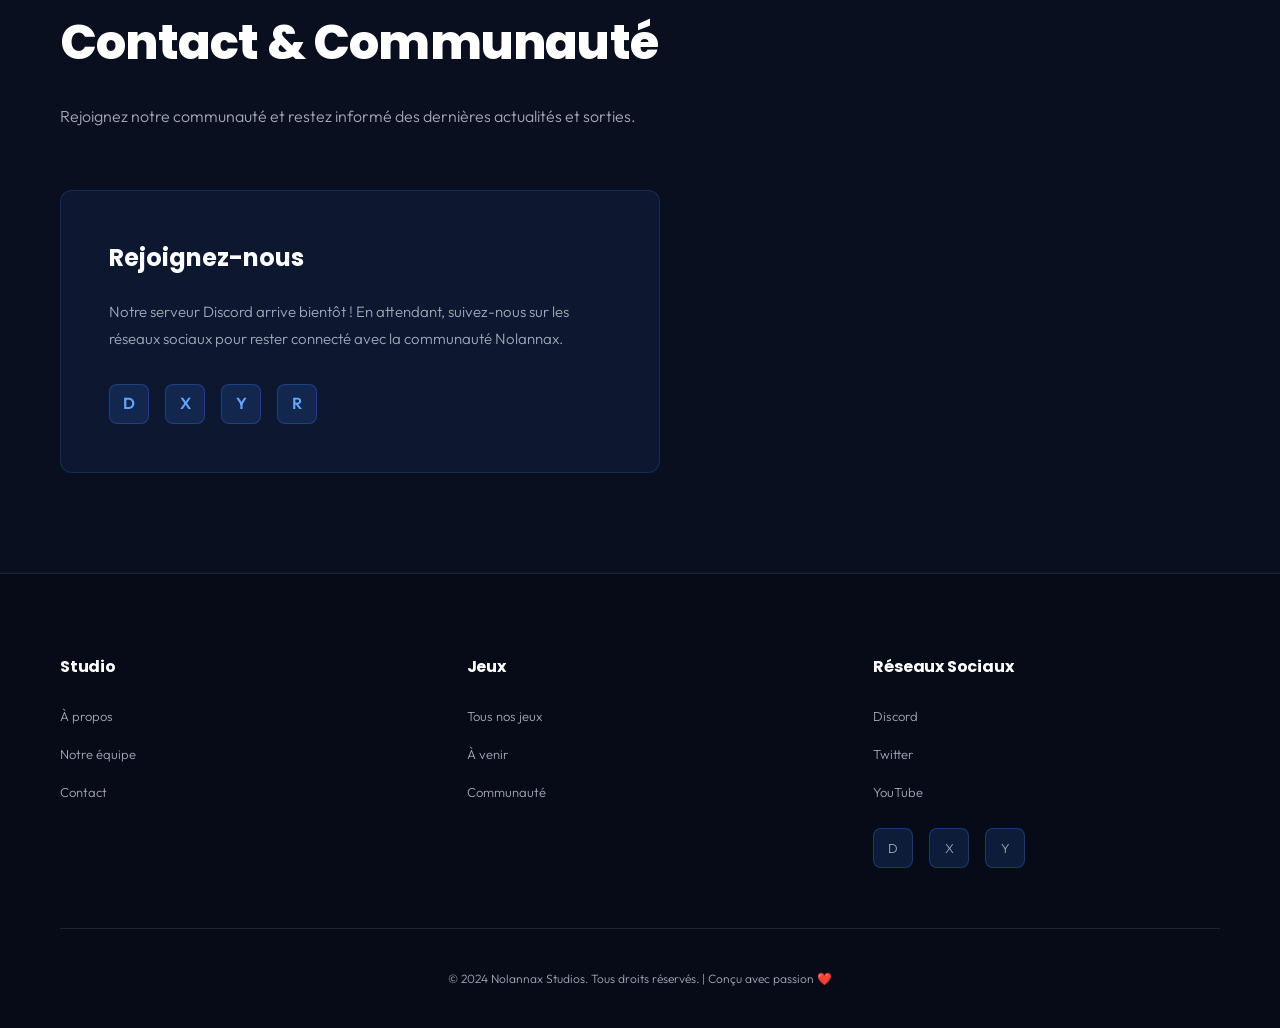
==== commit 3e92a9db: "Update index.html" ====
--- a/index.html
+++ b/index.html
@@ -3,8 +3,8 @@
 <head>
   <meta charset="UTF-8">
   <meta name="viewport" content="width=device-width, initial-scale=1.0">
-  <title>Nolannax Studios - AAA Gaming Experience</title>
-  <link href="https://fonts.googleapis.com/css2?family=Orbitron:wght@400;700;900&family=Outfit:wght@300;400;600;700&display=swap" rel="stylesheet">
+  <title>Nolannax Studios</title>
+  <link href="https://fonts.googleapis.com/css2?family=Poppins:wght@300;400;600;700;800&family=Outfit:wght@300;400;600;700&display=swap" rel="stylesheet">
   <style>
     * {
       margin: 0;
@@ -13,21 +13,24 @@
     }
 
     :root {
-      --primary: #0f172a;
-      --secondary: #1e293b;
+      --bg-dark: #0a0f1f;
+      --bg-darker: #050810;
+      --text: #ffffff;
+      --text-muted: #a0a8b8;
       --accent: #3b82f6;
+      --accent-dark: #1e40af;
       --accent-light: #60a5fa;
-      --accent-dark: #1e40af;
-      --neon: #06b6d4;
-      --red: #ef4444;
-      --gold: #fbbf24;
-      --text: #f1f5f9;
-      --text-muted: #cbd5e1;
+      --cyan: #06b6d4;
+      --border: rgba(255, 255, 255, 0.1);
+    }
+
+    html {
+      scroll-behavior: smooth;
     }
 
     body {
       font-family: 'Outfit', sans-serif;
-      background: var(--primary);
+      background: var(--bg-dark);
       color: var(--text);
       line-height: 1.6;
       overflow-x: hidden;
@@ -38,51 +41,46 @@
       position: fixed;
       top: 0;
       width: 100%;
-      padding: 16px 40px;
+      padding: 20px 60px;
       display: flex;
       justify-content: space-between;
       align-items: center;
+      background: rgba(10, 15, 31, 0.9);
       backdrop-filter: blur(10px);
-      background: rgba(15, 23, 42, 0.85);
-      border-bottom: 1px solid rgba(59, 130, 246, 0.15);
+      border-bottom: 1px solid var(--border);
       z-index: 1000;
-      box-shadow: 0 8px 32px rgba(59, 130, 246, 0.1);
     }
 
     .nav-left {
       display: flex;
       align-items: center;
-      gap: 12px;
-      font-family: 'Orbitron', monospace;
+      gap: 16px;
       font-size: 18px;
       font-weight: 700;
-      background: linear-gradient(135deg, var(--accent) 0%, var(--neon) 100%);
-      -webkit-background-clip: text;
-      -webkit-text-fill-color: transparent;
-      background-clip: text;
+      letter-spacing: 0.5px;
     }
 
     .nav-logo {
       width: 32px;
       height: 32px;
-      filter: drop-shadow(0 0 10px rgba(59, 130, 246, 0.5));
+      object-fit: contain;
+      filter: drop-shadow(0 0 8px rgba(59, 130, 246, 0.3));
     }
 
     .nav-links {
       display: flex;
       list-style: none;
-      gap: 40px;
+      gap: 48px;
     }
 
     .nav-links a {
       color: var(--text);
       text-decoration: none;
+      font-size: 14px;
       font-weight: 600;
-      font-size: 14px;
+      letter-spacing: 0.5px;
       position: relative;
       transition: color 0.3s;
-      text-transform: uppercase;
-      letter-spacing: 1px;
     }
 
     .nav-links a::after {
@@ -92,8 +90,8 @@
       left: 0;
       width: 0;
       height: 2px;
-      background: linear-gradient(90deg, var(--accent), var(--neon));
-      transition: width 0.3s ease;
+      background: linear-gradient(90deg, var(--accent), var(--cyan));
+      transition: width 0.3s;
     }
 
     .nav-links a:hover {
@@ -105,11 +103,14 @@
     }
 
     @media (max-width: 768px) {
+      .navbar {
+        padding: 16px 24px;
+      }
       .nav-links {
-        gap: 20px;
-      }
-      .navbar {
-        padding: 12px 20px;
+        gap: 24px;
+      }
+      .nav-links a {
+        font-size: 12px;
       }
     }
 
@@ -120,211 +121,201 @@
       display: flex;
       align-items: center;
       justify-content: center;
+      padding-top: 80px;
       overflow: hidden;
-      padding-top: 80px;
-      background: linear-gradient(135deg, var(--primary) 0%, #1a2847 100%);
-    }
-
-    .hero::before {
-      content: '';
-      position: absolute;
-      top: -50%;
-      right: -10%;
-      width: 800px;
-      height: 800px;
-      background: radial-gradient(circle, rgba(59, 130, 246, 0.15) 0%, transparent 70%);
-      border-radius: 50%;
-      animation: float 8s ease-in-out infinite;
-    }
-
-    .hero::after {
-      content: '';
-      position: absolute;
-      bottom: -20%;
-      left: -10%;
-      width: 600px;
-      height: 600px;
-      background: radial-gradient(circle, rgba(6, 182, 212, 0.1) 0%, transparent 70%);
-      border-radius: 50%;
-      animation: float 10s ease-in-out infinite reverse;
-    }
-
-    @keyframes float {
-      0%, 100% { transform: translateY(0px); }
-      50% { transform: translateY(30px); }
-    }
-
-    .hero-content {
-      position: relative;
-      z-index: 10;
-      text-align: center;
-      animation: heroFadeIn 1.2s ease forwards;
-    }
-
-    .hero-logo {
-      width: 180px;
-      height: 180px;
-      margin-bottom: 20px;
-      filter: drop-shadow(0 0 30px rgba(59, 130, 246, 0.4));
-      animation: logoBounce 2s ease-in-out infinite;
-    }
-
-    @keyframes logoBounce {
-      0%, 100% { transform: translateY(0); }
-      50% { transform: translateY(-20px); }
-    }
-
-    .hero h1 {
-      font-family: 'Orbitron', monospace;
-      font-size: 72px;
-      font-weight: 900;
-      margin: 20px 0;
-      background: linear-gradient(135deg, var(--accent) 0%, var(--neon) 50%, var(--accent-light) 100%);
-      -webkit-background-clip: text;
-      -webkit-text-fill-color: transparent;
-      background-clip: text;
-      letter-spacing: 2px;
-      line-height: 1.2;
-    }
-
-    .subtitle {
-      font-size: 20px;
-      color: var(--text-muted);
-      margin-bottom: 40px;
-      font-weight: 300;
-      letter-spacing: 1px;
-    }
-
-    .hero-buttons {
-      display: flex;
-      gap: 20px;
-      justify-content: center;
-      flex-wrap: wrap;
-    }
-
-    .btn {
-      padding: 14px 40px;
-      font-size: 16px;
-      font-weight: 700;
-      border-radius: 8px;
-      text-decoration: none;
-      transition: all 0.3s;
-      cursor: pointer;
-      border: none;
-      text-transform: uppercase;
-      letter-spacing: 1px;
-      position: relative;
-      overflow: hidden;
-    }
-
-    .btn.primary {
-      background: linear-gradient(135deg, var(--accent) 0%, var(--neon) 100%);
-      color: white;
-      box-shadow: 0 0 20px rgba(59, 130, 246, 0.4);
-    }
-
-    .btn.primary:hover {
-      transform: translateY(-4px);
-      box-shadow: 0 0 30px rgba(59, 130, 246, 0.6);
-    }
-
-    .btn.secondary {
-      background: transparent;
-      color: var(--accent-light);
-      border: 2px solid var(--accent);
-    }
-
-    .btn.secondary:hover {
-      background: var(--accent);
-      color: white;
-      transform: translateY(-4px);
-    }
-
-    @keyframes heroFadeIn {
-      from {
-        opacity: 0;
-        transform: translateY(40px);
-      }
-      to {
-        opacity: 1;
-        transform: translateY(0);
-      }
-    }
-
-    /* ---------- GAMES SECTION ---------- */
-    .content {
-      position: relative;
-      padding: 100px 40px;
-      max-width: 1400px;
-      margin: 0 auto;
-    }
-
-    .content.dark {
-      background: var(--secondary);
-    }
-
-    .content h2 {
-      font-family: 'Orbitron', monospace;
-      font-size: 48px;
-      font-weight: 900;
-      margin-bottom: 20px;
-      background: linear-gradient(135deg, var(--accent) 0%, var(--neon) 100%);
-      -webkit-background-clip: text;
-      -webkit-text-fill-color: transparent;
-      background-clip: text;
-      letter-spacing: 1px;
-    }
-
-    .content p {
-      font-size: 16px;
-      color: var(--text-muted);
-      max-width: 600px;
-      line-height: 1.8;
-    }
-
-    .games-grid {
-      margin-top: 60px;
-      display: grid;
-      grid-template-columns: repeat(auto-fit, minmax(290px, 1fr));
-      gap: 40px;
-      justify-items: center;
-    }
-
-    /* ---------- GAME CARDS ---------- */
-    .game-card {
-      position: relative;
-      background: rgba(30, 41, 59, 0.5);
-      border: 1px solid rgba(59, 130, 246, 0.2);
-      border-radius: 16px;
-      overflow: hidden;
-      width: 100%;
-      max-width: 320px;
-      transition: all 0.4s cubic-bezier(0.175, 0.885, 0.32, 1.275);
-      cursor: pointer;
-      display: flex;
-      flex-direction: column;
-      group: card;
-    }
-
-    .game-card::before {
-      content: '';
+    }
+
+    .hero-bg {
       position: absolute;
       top: 0;
       left: 0;
       right: 0;
       bottom: 0;
-      background: linear-gradient(135deg, rgba(59, 130, 246, 0.1) 0%, transparent 100%);
+      background: 
+        radial-gradient(circle at 20% 80%, rgba(59, 130, 246, 0.1) 0%, transparent 40%),
+        radial-gradient(circle at 80% 20%, rgba(6, 182, 212, 0.08) 0%, transparent 40%);
+      z-index: 1;
+      pointer-events: none;
+    }
+
+    .hero-content {
+      position: relative;
+      z-index: 10;
+      text-align: center;
+      animation: fadeInUp 1.2s ease forwards;
+    }
+
+    @keyframes fadeInUp {
+      from {
+        opacity: 0;
+        transform: translateY(40px);
+      }
+      to {
+        opacity: 1;
+        transform: translateY(0);
+      }
+    }
+
+    .hero-logo {
+      width: 140px;
+      height: 140px;
+      margin: 0 auto 30px;
+      display: block;
+      filter: drop-shadow(0 0 20px rgba(59, 130, 246, 0.4));
+      animation: logoBounce 3s ease-in-out infinite;
+    }
+
+    @keyframes logoBounce {
+      0%, 100% { transform: translateY(0); }
+      50% { transform: translateY(-15px); }
+    }
+
+    .hero h1 {
+      font-family: 'Poppins', sans-serif;
+      font-size: 64px;
+      font-weight: 800;
+      margin: 20px 0;
+      line-height: 1.1;
+      letter-spacing: -1px;
+    }
+
+    .hero h1 .highlight {
+      background: linear-gradient(135deg, var(--accent) 0%, var(--cyan) 100%);
+      -webkit-background-clip: text;
+      -webkit-text-fill-color: transparent;
+      background-clip: text;
+    }
+
+    .subtitle {
+      font-size: 18px;
+      color: var(--text-muted);
+      margin-bottom: 50px;
+      font-weight: 300;
+      letter-spacing: 0.5px;
+    }
+
+    .hero-buttons {
+      display: flex;
+      gap: 24px;
+      justify-content: center;
+      flex-wrap: wrap;
+    }
+
+    .btn {
+      padding: 14px 48px;
+      font-size: 14px;
+      font-weight: 700;
+      letter-spacing: 0.6px;
+      text-decoration: none;
+      border-radius: 8px;
+      border: none;
+      cursor: pointer;
+      transition: all 0.3s cubic-bezier(0.23, 1, 0.320, 1);
+      text-transform: uppercase;
+      position: relative;
+      overflow: hidden;
+    }
+
+    .btn.primary {
+      background: linear-gradient(135deg, var(--accent) 0%, var(--cyan) 100%);
+      color: white;
+      box-shadow: 0 0 20px rgba(59, 130, 246, 0.3);
+    }
+
+    .btn.primary:hover {
+      transform: translateY(-4px);
+      box-shadow: 0 8px 30px rgba(59, 130, 246, 0.5);
+    }
+
+    .btn.secondary {
+      background: transparent;
+      color: var(--accent-light);
+      border: 2px solid var(--accent);
+    }
+
+    .btn.secondary:hover {
+      background: var(--accent);
+      color: white;
+      transform: translateY(-4px);
+    }
+
+    /* ---------- GAMES SECTION ---------- */
+    .content {
+      position: relative;
+      padding: 100px 60px;
+      max-width: 1400px;
+      margin: 0 auto;
+    }
+
+    .content h2 {
+      font-family: 'Poppins', sans-serif;
+      font-size: 48px;
+      font-weight: 800;
+      margin-bottom: 20px;
+      letter-spacing: -0.8px;
+    }
+
+    .section-intro {
+      font-size: 16px;
+      color: var(--text-muted);
+      margin-bottom: 60px;
+      max-width: 600px;
+      font-weight: 300;
+      line-height: 1.8;
+    }
+
+    .games-grid {
+      display: grid;
+      grid-template-columns: repeat(auto-fit, minmax(300px, 1fr));
+      gap: 40px;
+      margin-bottom: 60px;
+    }
+
+    /* ---------- GAME CARDS ---------- */
+    .game-card {
+      position: relative;
+      background: rgba(30, 41, 59, 0.4);
+      border: 1px solid rgba(59, 130, 246, 0.2);
+      border-radius: 12px;
+      overflow: hidden;
+      transition: all 0.4s cubic-bezier(0.23, 1, 0.320, 1);
+      cursor: pointer;
+      display: flex;
+      flex-direction: column;
+      opacity: 0;
+      animation: slideUp 0.8s ease forwards;
+    }
+
+    @keyframes slideUp {
+      from {
+        opacity: 0;
+        transform: translateY(50px);
+      }
+      to {
+        opacity: 1;
+        transform: translateY(0);
+      }
+    }
+
+    .game-card:nth-child(1) { animation-delay: 0.1s; }
+    .game-card:nth-child(2) { animation-delay: 0.2s; }
+    .game-card:nth-child(3) { animation-delay: 0.3s; }
+
+    .game-card::before {
+      content: '';
+      position: absolute;
+      inset: 0;
+      background: linear-gradient(135deg, rgba(59, 130, 246, 0.15) 0%, transparent 100%);
       opacity: 0;
       transition: opacity 0.4s;
       z-index: 1;
     }
 
     .game-card:hover {
-      transform: translateY(-12px) scale(1.02);
+      transform: translateY(-12px);
       border-color: rgba(59, 130, 246, 0.5);
-      box-shadow: 0 20px 50px rgba(59, 130, 246, 0.3), 
-                  0 0 40px rgba(6, 182, 212, 0.15);
-      background: rgba(30, 41, 59, 0.8);
+      box-shadow: 0 20px 60px rgba(59, 130, 246, 0.2);
+      background: rgba(30, 41, 59, 0.6);
     }
 
     .game-card:hover::before {
@@ -334,7 +325,7 @@
     .game-image-container {
       position: relative;
       overflow: hidden;
-      height: 220px;
+      height: 240px;
       background: linear-gradient(135deg, rgba(59, 130, 246, 0.1) 0%, transparent 100%);
     }
 
@@ -346,42 +337,27 @@
     }
 
     .game-card:hover img {
-      transform: scale(1.1);
+      transform: scale(1.08);
     }
 
     .badge-new {
       position: absolute;
-      top: 12px;
-      left: 12px;
-      background: linear-gradient(135deg, var(--red) 0%, #dc2626 100%);
+      top: 14px;
+      left: 14px;
+      background: linear-gradient(135deg, #ef4444 0%, #dc2626 100%);
       color: white;
       font-weight: 700;
-      font-size: 11px;
+      font-size: 10px;
       padding: 6px 12px;
       border-radius: 6px;
       text-transform: uppercase;
       z-index: 10;
-      letter-spacing: 1px;
+      letter-spacing: 0.8px;
       box-shadow: 0 0 15px rgba(239, 68, 68, 0.4);
     }
 
-    .badge-featured {
-      position: absolute;
-      top: 12px;
-      right: 12px;
-      background: linear-gradient(135deg, var(--gold) 0%, #f59e0b 100%);
-      color: var(--primary);
-      font-weight: 700;
-      font-size: 11px;
-      padding: 6px 12px;
-      border-radius: 6px;
-      text-transform: uppercase;
-      z-index: 10;
-      letter-spacing: 1px;
-    }
-
     .game-card-content {
-      padding: 24px;
+      padding: 28px;
       flex-grow: 1;
       display: flex;
       flex-direction: column;
@@ -390,77 +366,51 @@
     }
 
     .game-card h3 {
-      font-family: 'Orbitron', monospace;
-      font-size: 20px;
+      font-family: 'Poppins', sans-serif;
+      font-size: 22px;
       font-weight: 700;
       margin-bottom: 12px;
-      color: var(--text);
-      letter-spacing: 1px;
+      letter-spacing: -0.3px;
     }
 
     .game-card p {
-      font-size: 13px;
+      font-size: 14px;
       color: var(--text-muted);
-      margin-bottom: 20px;
+      margin-bottom: 24px;
       flex-grow: 1;
       line-height: 1.6;
-    }
-
-    .game-stats {
-      display: flex;
-      gap: 16px;
-      margin-bottom: 20px;
-      font-size: 12px;
-      color: var(--text-muted);
-    }
-
-    .stat {
-      display: flex;
-      align-items: center;
-      gap: 6px;
-    }
-
-    .stat-icon {
-      width: 16px;
-      height: 16px;
-      background: rgba(59, 130, 246, 0.3);
-      border-radius: 50%;
+      font-weight: 300;
+    }
+
+    .card-buttons {
+      display: flex;
+      gap: 12px;
+      margin-top: auto;
+    }
+
+    .btn-roblox {
+      flex: 1;
       display: flex;
       align-items: center;
       justify-content: center;
-      font-size: 10px;
-      color: var(--accent);
-    }
-
-    .card-buttons {
-      display: flex;
-      gap: 10px;
-      margin-top: auto;
-    }
-
-    .btn-roblox {
-      flex: 1;
-      display: flex;
-      align-items: center;
-      justify-content: center;
-      background: linear-gradient(135deg, var(--red) 0%, #dc2626 100%);
+      background: linear-gradient(135deg, #3b82f6 0%, #06b6d4 100%);
       color: white;
       font-weight: 700;
       padding: 12px 16px;
       border-radius: 8px;
       text-decoration: none;
       transition: all 0.3s;
-      font-size: 13px;
+      font-size: 12px;
       border: none;
       cursor: pointer;
       text-transform: uppercase;
       letter-spacing: 0.5px;
-      box-shadow: 0 4px 15px rgba(239, 68, 68, 0.2);
+      box-shadow: 0 4px 15px rgba(59, 130, 246, 0.2);
     }
 
     .btn-roblox:hover {
       transform: translateY(-2px);
-      box-shadow: 0 6px 20px rgba(239, 68, 68, 0.4);
+      box-shadow: 0 6px 25px rgba(59, 130, 246, 0.4);
     }
 
     .btn-info {
@@ -475,7 +425,7 @@
       border-radius: 8px;
       text-decoration: none;
       transition: all 0.3s;
-      font-size: 13px;
+      font-size: 12px;
       border: 1px solid rgba(59, 130, 246, 0.3);
       cursor: pointer;
       text-transform: uppercase;
@@ -490,91 +440,152 @@
 
     .empty-state {
       text-align: center;
-      margin-top: 60px;
-      padding: 40px;
+      padding: 60px 40px;
       color: var(--text-muted);
       font-size: 16px;
-    }
-
-    .empty-state-icon {
-      font-size: 48px;
-      margin-bottom: 16px;
-      opacity: 0.5;
+      font-weight: 300;
     }
 
     /* ---------- ABOUT SECTION ---------- */
-    .about-content {
+    .about-grid {
       display: grid;
       grid-template-columns: 1fr 1fr;
-      gap: 60px;
+      gap: 80px;
       align-items: center;
     }
 
     .about-text h3 {
-      font-size: 24px;
+      font-family: 'Poppins', sans-serif;
+      font-size: 36px;
+      font-weight: 700;
       margin-bottom: 20px;
-      color: var(--accent-light);
+      letter-spacing: -0.5px;
     }
 
     .about-text p {
+      font-size: 15px;
+      color: var(--text-muted);
       margin-bottom: 16px;
-    }
-
-    .about-features {
+      line-height: 1.8;
+      font-weight: 300;
+    }
+
+    .features-grid {
       display: grid;
       grid-template-columns: 1fr 1fr;
-      gap: 20px;
-      margin-top: 40px;
+      gap: 32px;
+      margin-top: 50px;
     }
 
     .feature {
-      background: rgba(59, 130, 246, 0.1);
-      padding: 20px;
+      background: rgba(59, 130, 246, 0.08);
+      border: 1px solid rgba(59, 130, 246, 0.15);
+      padding: 24px;
       border-radius: 10px;
-      border-left: 3px solid var(--accent);
+      transition: all 0.3s;
+    }
+
+    .feature:hover {
+      background: rgba(59, 130, 246, 0.12);
+      border-color: rgba(59, 130, 246, 0.3);
+      transform: translateY(-4px);
     }
 
     .feature-icon {
-      font-size: 28px;
-      margin-bottom: 10px;
+      font-size: 32px;
+      margin-bottom: 16px;
     }
 
     .feature h4 {
-      font-size: 16px;
+      font-family: 'Poppins', sans-serif;
+      font-size: 18px;
+      font-weight: 700;
       margin-bottom: 8px;
-      font-weight: 700;
+      letter-spacing: -0.2px;
     }
 
     .feature p {
-      font-size: 14px;
+      font-size: 13px;
       color: var(--text-muted);
+      line-height: 1.6;
+      font-weight: 300;
+    }
+
+    .about-visual {
+      position: relative;
+      aspect-ratio: 1;
+      background: linear-gradient(135deg, rgba(59, 130, 246, 0.15) 0%, rgba(6, 182, 212, 0.1) 100%);
+      border: 1px solid rgba(59, 130, 246, 0.2);
+      border-radius: 12px;
+      display: flex;
+      align-items: center;
+      justify-content: center;
+      overflow: hidden;
+    }
+
+    .about-visual::before {
+      content: '';
+      position: absolute;
+      width: 200%;
+      height: 200%;
+      background: radial-gradient(circle at 30% 70%, rgba(59, 130, 246, 0.2) 0%, transparent 50%);
+      animation: pulse 8s ease-in-out infinite;
+    }
+
+    @keyframes pulse {
+      0%, 100% { transform: scale(1); }
+      50% { transform: scale(1.1); }
+    }
+
+    .about-visual-content {
+      position: relative;
+      z-index: 2;
+      text-align: center;
+      font-size: 80px;
+      animation: float 4s ease-in-out infinite;
+    }
+
+    @keyframes float {
+      0%, 100% { transform: translateY(0); }
+      50% { transform: translateY(-20px); }
     }
 
     @media (max-width: 768px) {
-      .about-content {
+      .about-grid {
         grid-template-columns: 1fr;
-        gap: 40px;
+        gap: 60px;
       }
 
       .hero h1 {
-        font-size: 48px;
+        font-size: 42px;
+      }
+
+      .content {
+        padding: 80px 24px;
       }
 
       .content h2 {
         font-size: 36px;
       }
 
-      .content {
-        padding: 60px 20px;
+      .games-grid {
+        grid-template-columns: 1fr;
+      }
+
+      .features-grid {
+        grid-template-columns: 1fr;
+      }
+
+      .nav-links {
+        gap: 24px;
       }
     }
 
     /* ---------- FOOTER ---------- */
     footer {
-      background: var(--secondary);
-      border-top: 1px solid rgba(59, 130, 246, 0.15);
-      padding: 60px 40px 40px;
-      margin-top: 80px;
+      border-top: 1px solid var(--border);
+      padding: 80px 60px 40px;
+      background: rgba(5, 8, 16, 0.5);
     }
 
     .footer-content {
@@ -582,24 +593,23 @@
       margin: 0 auto;
       display: grid;
       grid-template-columns: repeat(auto-fit, minmax(250px, 1fr));
-      gap: 40px;
-      margin-bottom: 40px;
+      gap: 60px;
+      margin-bottom: 60px;
     }
 
     .footer-section h4 {
-      font-family: 'Orbitron', monospace;
+      font-family: 'Poppins', sans-serif;
       font-size: 16px;
-      margin-bottom: 20px;
-      color: var(--accent-light);
-      text-transform: uppercase;
-      letter-spacing: 1px;
+      font-weight: 700;
+      margin-bottom: 24px;
+      letter-spacing: -0.2px;
     }
 
     .footer-section ul {
       list-style: none;
     }
 
-    .footer-section ul li {
+    .footer-section li {
       margin-bottom: 12px;
     }
 
@@ -607,7 +617,8 @@
       color: var(--text-muted);
       text-decoration: none;
       transition: color 0.3s;
-      font-size: 14px;
+      font-size: 13px;
+      font-weight: 300;
     }
 
     .footer-section a:hover {
@@ -617,7 +628,7 @@
     .social-links {
       display: flex;
       gap: 16px;
-      margin-top: 20px;
+      margin-top: 24px;
     }
 
     .social-link {
@@ -632,7 +643,8 @@
       color: var(--accent-light);
       text-decoration: none;
       transition: all 0.3s;
-      font-size: 18px;
+      font-size: 16px;
+      font-weight: 600;
     }
 
     .social-link:hover {
@@ -645,56 +657,37 @@
     .footer-bottom {
       text-align: center;
       padding-top: 40px;
-      border-top: 1px solid rgba(59, 130, 246, 0.1);
+      border-top: 1px solid var(--border);
       color: var(--text-muted);
-      font-size: 14px;
-    }
-
-    .footer-bottom p {
-      margin: 0;
-    }
-
-    /* ---------- SCROLL ANIMATIONS ---------- */
-    .fade-in {
-      opacity: 0;
-      animation: fadeInUp 0.8s ease forwards;
-    }
-
-    @keyframes fadeInUp {
-      from {
-        opacity: 0;
-        transform: translateY(30px);
-      }
-      to {
-        opacity: 1;
-        transform: translateY(0);
-      }
+      font-size: 12px;
+      font-weight: 300;
     }
 
   </style>
 </head>
 <body>
 
-<!-- ---------- NAVBAR ---------- -->
+<!-- NAVBAR -->
 <nav class="navbar">
   <div class="nav-left">
     <img src="logo.png" class="nav-logo" alt="Logo">
-    <span>NOLANNAX</span>
+    <span>Nolannax Studios</span>
   </div>
   <ul class="nav-links">
     <li><a href="#home">Accueil</a></li>
-    <li><a href="#games">Jeux</a></li>
+    <li><a href="#games">Nos jeux</a></li>
     <li><a href="#about">À propos</a></li>
     <li><a href="#contact">Contact</a></li>
   </ul>
 </nav>
 
-<!-- ---------- HERO SECTION ---------- -->
+<!-- HERO -->
 <section id="home" class="hero">
+  <div class="hero-bg"></div>
   <div class="hero-content">
-    <img src="logo.png" class="hero-logo" alt="Nolannax Studios Logo">
-    <h1>NOLANNAX<br>STUDIOS</h1>
-    <p class="subtitle">Expériences de jeu révolutionnaires sur Roblox</p>
+    <img src="logo.png" class="hero-logo" alt="Nolannax Logo">
+    <h1>Nolannax <span class="highlight">Studios</span></h1>
+    <p class="subtitle">Studio de création de jeux Roblox immersifs</p>
     <div class="hero-buttons">
       <a class="btn primary" href="#games">Découvrir nos jeux</a>
       <a class="btn secondary" href="#about">En savoir plus</a>
@@ -702,10 +695,10 @@
   </div>
 </section>
 
-<!-- ---------- GAMES SECTION ---------- -->
+<!-- GAMES -->
 <section id="games" class="content">
   <h2>Nos Jeux</h2>
-  <p>Découvrez nos créations immersives et innovantes</p>
+  <p class="section-intro">Découvrez nos créations immersives et innovantes conçues pour offrir des expériences inoubliables sur Roblox.</p>
 
   <div class="games-grid">
     <!-- GAME 1 -->
@@ -716,20 +709,10 @@
       </div>
       <div class="game-card-content">
         <h3>2 Player Horizon</h3>
-        <div class="game-stats">
-          <div class="stat">
-            <span class="stat-icon">👥</span>
-            <span>2 Joueurs</span>
-          </div>
-          <div class="stat">
-            <span class="stat-icon">⭐</span>
-            <span>Obby</span>
-          </div>
-        </div>
-        <p>Joue en duo avec un ami ! Les plateformes colorées sont spécifiques à chaque joueur. Franchissez ensemble les défis du realm infini ! 🌟</p>
+        <p>Joue en duo avec un ami ! Les plateformes colorées sont spécifiques à chaque joueur. Franchissez ensemble les défis et atteignez l'horizon infini ! 🌟</p>
         <div class="card-buttons">
           <a href="https://www.roblox.com/games/ID_DU_JEU" target="_blank" class="btn-roblox">▶ Jouer</a>
-          <a href="#game-details" class="btn-info">Info</a>
+          <a href="#" class="btn-info">Détails</a>
         </div>
       </div>
     </div>
@@ -737,119 +720,114 @@
   </div>
 
   <div class="empty-state">
-    <div class="empty-state-icon">🚀</div>
-    <p>Plus de jeux en développement... Restez à l'écoute pour les prochaines sorties exclusives !</p>
+    <p>🚀 Plus de jeux en développement... Restez à l'écoute pour les sorties exclusives !</p>
   </div>
 </section>
 
-<!-- ---------- ABOUT SECTION ---------- -->
-<section id="about" class="content dark">
+<!-- ABOUT -->
+<section id="about" class="content">
   <h2>À Propos</h2>
-  
-  <div class="about-content">
+  <p class="section-intro">Nous sommes une équipe passionnée dédiée à créer les meilleures expériences de jeu sur Roblox.</p>
+
+  <div class="about-grid">
     <div class="about-text">
       <h3>Créativité sans limites</h3>
       <p>
-        Nolannax Studios est un collectif de créateurs passionnés par l'univers Roblox. 
-        Nous concevons des expériences de jeu engageantes qui repoussent les limites de la créativité.
+        Nolannax Studios est un collectif de créateurs innovants qui repoussent les limites du possible sur Roblox. 
+        Chaque jeu est conçu avec attention aux détails, aux mécaniques originales et à une atmosphère immersive.
       </p>
       <p>
-        Chaque projet est conçu avec attention aux détails, aux mécaniques de gameplay innovantes 
-        et à une atmosphère immersive pour nos joueurs.
+        Nous croyons en la création d'expériences qui transcendent le simple divertissement – des jeux qui inspirent, 
+        défient et créent des souvenirs durables.
       </p>
-      
-      <div class="about-features">
+
+      <div class="features-grid">
         <div class="feature">
           <div class="feature-icon">🎮</div>
-          <h4>Gameplay Innovant</h4>
-          <p>Des mécaniques uniques et engageantes</p>
+          <h4>Innovation</h4>
+          <p>Mécaniques uniques et gameplay révolutionnaire</p>
         </div>
         <div class="feature">
           <div class="feature-icon">✨</div>
-          <h4>Design Premium</h4>
-          <p>Visuels sophistiqués et immersifs</p>
+          <h4>Qualité Premium</h4>
+          <p>Design sophistiqué et expérience immersive</p>
         </div>
         <div class="feature">
           <div class="feature-icon">👥</div>
           <h4>Communauté</h4>
-          <p>Rejoignez notre communauté croissante</p>
+          <p>Rejoignez une communauté croissante et passionnée</p>
         </div>
         <div class="feature">
           <div class="feature-icon">🚀</div>
-          <h4>Évolution Constante</h4>
+          <h4>Évolution</h4>
           <p>Mises à jour régulières et contenu nouveau</p>
         </div>
       </div>
     </div>
 
-    <div style="background: rgba(59, 130, 246, 0.1); border-radius: 16px; padding: 40px; border: 1px solid rgba(59, 130, 246, 0.2);">
-      <div style="font-size: 48px; margin-bottom: 20px;">🎯</div>
-      <h3 style="font-size: 24px; margin-bottom: 20px; color: var(--accent-light);">Notre Vision</h3>
-      <p style="color: var(--text-muted); line-height: 1.8;">
-        Devenir les créateurs les plus reconnus de Roblox en proposant des expériences inoubliables 
-        qui inspirent et divertissent des millions de joueurs à travers le monde.
-      </p>
+    <div class="about-visual">
+      <div class="about-visual-content">🎯</div>
     </div>
   </div>
 </section>
 
-<!-- ---------- CONTACT SECTION ---------- -->
+<!-- CONTACT -->
 <section id="contact" class="content">
-  <h2>Contact</h2>
-  <p>Rejoignez notre communauté et restez informé des dernières actualités</p>
-  
-  <div style="margin-top: 40px; max-width: 600px;">
-    <div style="background: rgba(59, 130, 246, 0.1); border: 1px solid rgba(59, 130, 246, 0.3); padding: 30px; border-radius: 12px;">
-      <h3 style="margin-bottom: 20px; color: var(--accent-light);">Rejoignez-nous</h3>
-      <p style="margin-bottom: 20px; color: var(--text-muted);">
-        Notre serveur Discord arrive bientôt ! En attendant, vous pouvez nous suivre sur les réseaux sociaux.
+  <h2>Contact & Communauté</h2>
+  <p class="section-intro">Rejoignez notre communauté et restez informé des dernières actualités et sorties.</p>
+
+  <div style="max-width: 600px; margin-top: 60px;">
+    <div style="background: rgba(59, 130, 246, 0.08); border: 1px solid rgba(59, 130, 246, 0.2); padding: 48px; border-radius: 12px;">
+      <h3 style="font-family: 'Poppins', sans-serif; font-size: 24px; margin-bottom: 20px;">Rejoignez-nous</h3>
+      <p style="font-size: 15px; color: var(--text-muted); line-height: 1.8; margin-bottom: 32px; font-weight: 300;">
+        Notre serveur Discord arrive bientôt ! En attendant, suivez-nous sur les réseaux sociaux pour rester connecté avec la communauté Nolannax.
       </p>
       <div class="social-links">
-        <a href="#" class="social-link" title="Discord">💬</a>
-        <a href="#" class="social-link" title="Twitter">𝕏</a>
-        <a href="#" class="social-link" title="YouTube">▶</a>
-        <a href="#" class="social-link" title="Roblox">🎮</a>
+        <a href="#" class="social-link" title="Discord">D</a>
+        <a href="#" class="social-link" title="Twitter">X</a>
+        <a href="#" class="social-link" title="YouTube">Y</a>
+        <a href="#" class="social-link" title="Roblox">R</a>
       </div>
     </div>
   </div>
 </section>
 
-<!-- ---------- FOOTER ---------- -->
+<!-- FOOTER -->
 <footer>
   <div class="footer-content">
     <div class="footer-section">
-      <h4>À Propos</h4>
+      <h4>Studio</h4>
       <ul>
-        <li><a href="#about">Notre histoire</a></li>
+        <li><a href="#about">À propos</a></li>
         <li><a href="#about">Notre équipe</a></li>
         <li><a href="#contact">Contact</a></li>
       </ul>
     </div>
-    
+
     <div class="footer-section">
       <h4>Jeux</h4>
       <ul>
         <li><a href="#games">Tous nos jeux</a></li>
-        <li><a href="#games">À venir</a></li>
-        <li><a href="#">Téléchargements</a></li>
+        <li><a href="#">À venir</a></li>
+        <li><a href="#">Communauté</a></li>
       </ul>
     </div>
-    
+
     <div class="footer-section">
-      <h4>Communauté</h4>
+      <h4>Réseaux Sociaux</h4>
       <ul>
         <li><a href="#">Discord</a></li>
         <li><a href="#">Twitter</a></li>
-        <li><a href="#">Roblox Group</a></li>
+        <li><a href="#">YouTube</a></li>
       </ul>
       <div class="social-links">
-        <a href="#" class="social-link">💬</a>
-        <a href="#" class="social-link">𝕏</a>
-        <a href="#" class="social-link">▶</a>
+        <a href="#" class="social-link">D</a>
+        <a href="#" class="social-link">X</a>
+        <a href="#" class="social-link">Y</a>
       </div>
     </div>
   </div>
-  
+
   <div class="footer-bottom">
     <p>&copy; 2024 Nolannax Studios. Tous droits réservés. | Conçu avec passion ❤️</p>
   </div>
@@ -866,26 +844,6 @@
       }
     });
   });
-
-  // Intersection Observer for fade-in animations
-  const observerOptions = {
-    threshold: 0.1,
-    rootMargin: '0px 0px -50px 0px'
-  };
-
-  const observer = new IntersectionObserver(function(entries) {
-    entries.forEach(entry => {
-      if (entry.isIntersecting) {
-        entry.target.classList.add('fade-in');
-        observer.unobserve(entry.target);
-      }
-    });
-  }, observerOptions);
-
-  document.querySelectorAll('.game-card, .feature, .about-text').forEach(el => {
-    el.classList.add('fade-in');
-    observer.observe(el);
-  });
 </script>
 
 </body>
